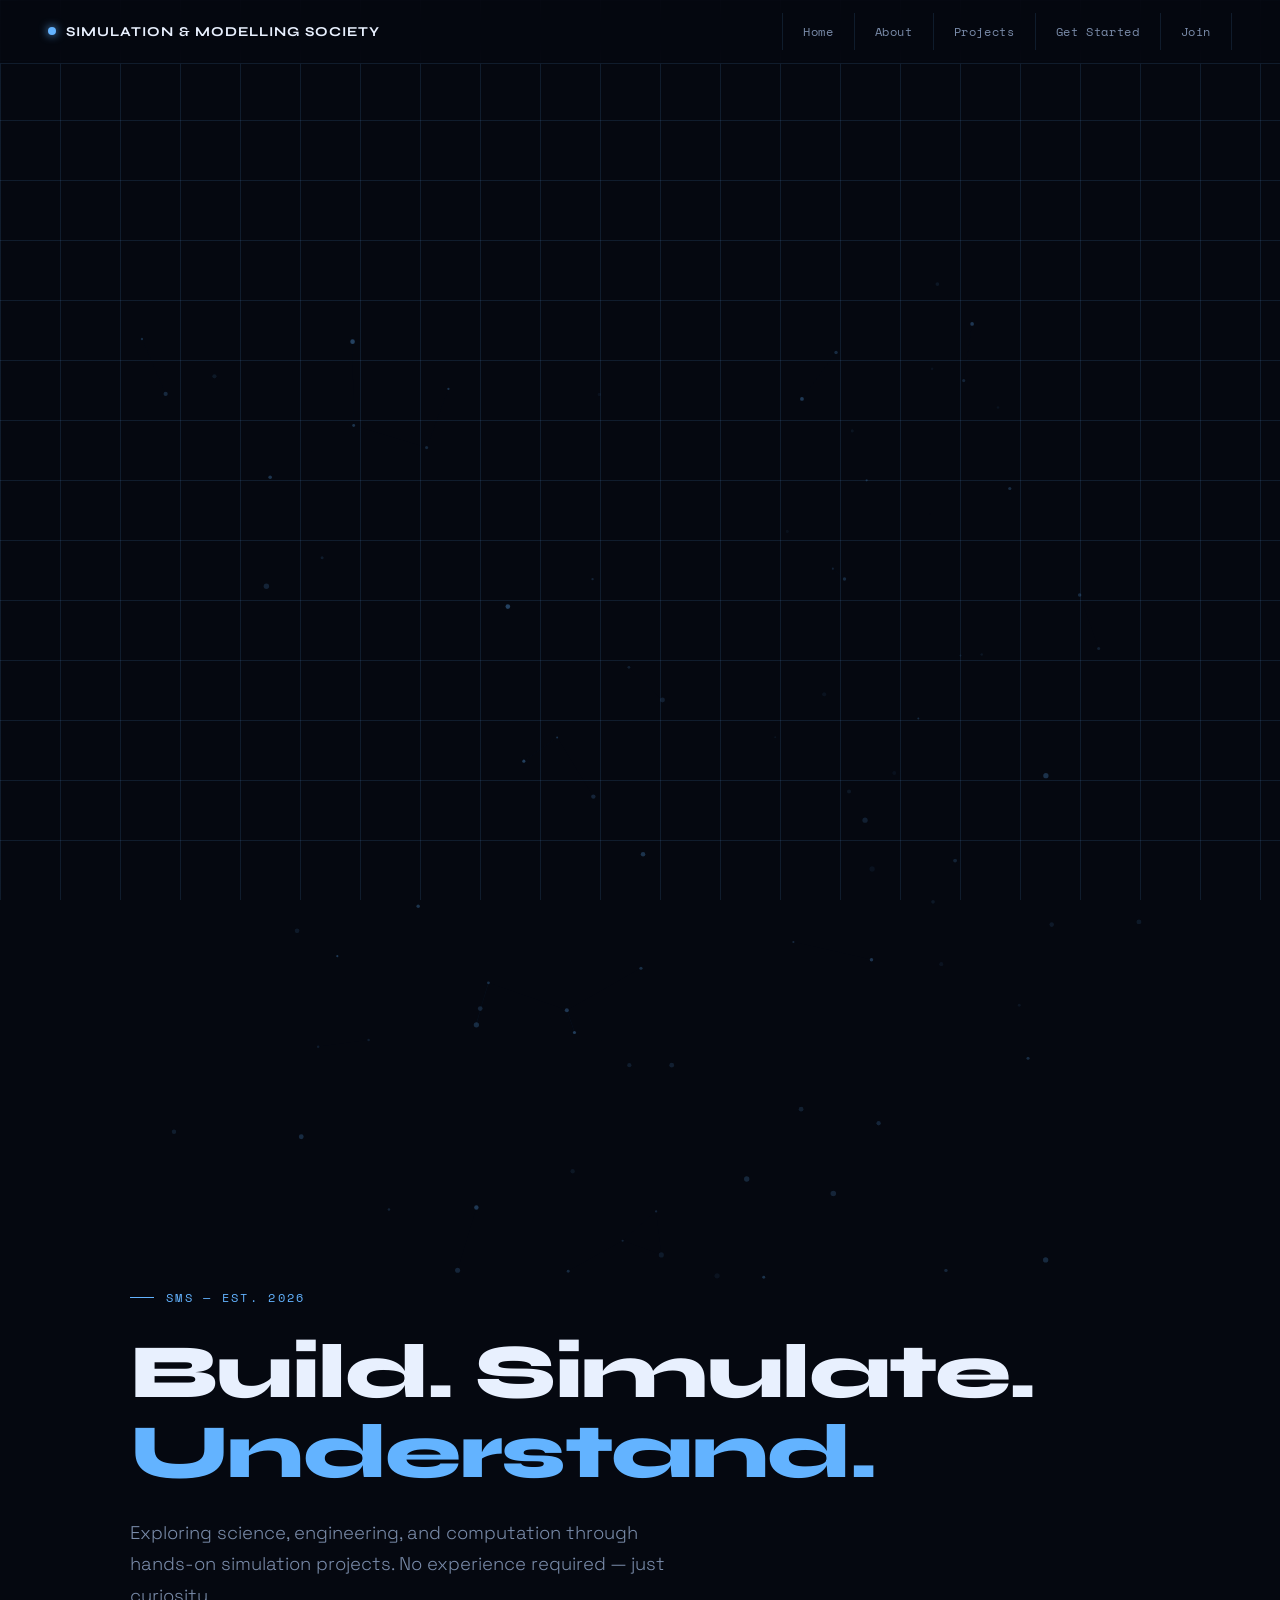
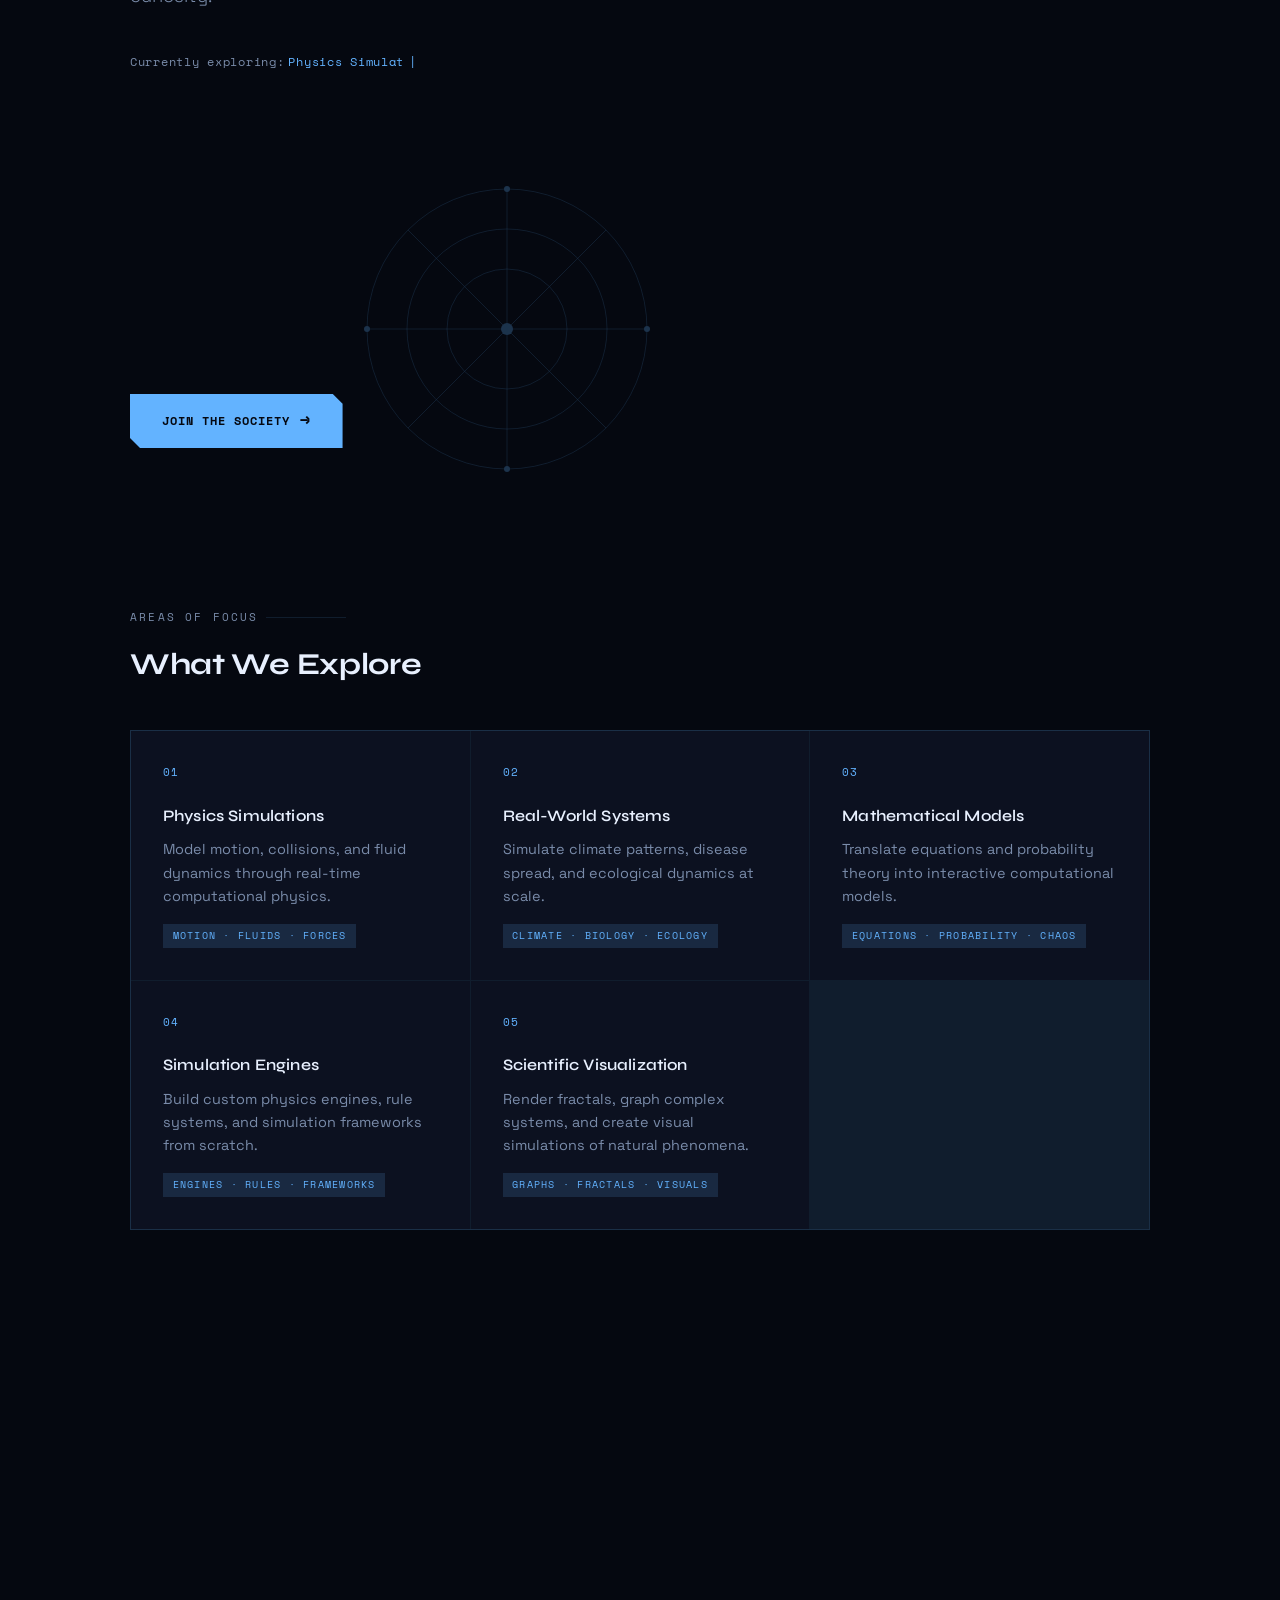
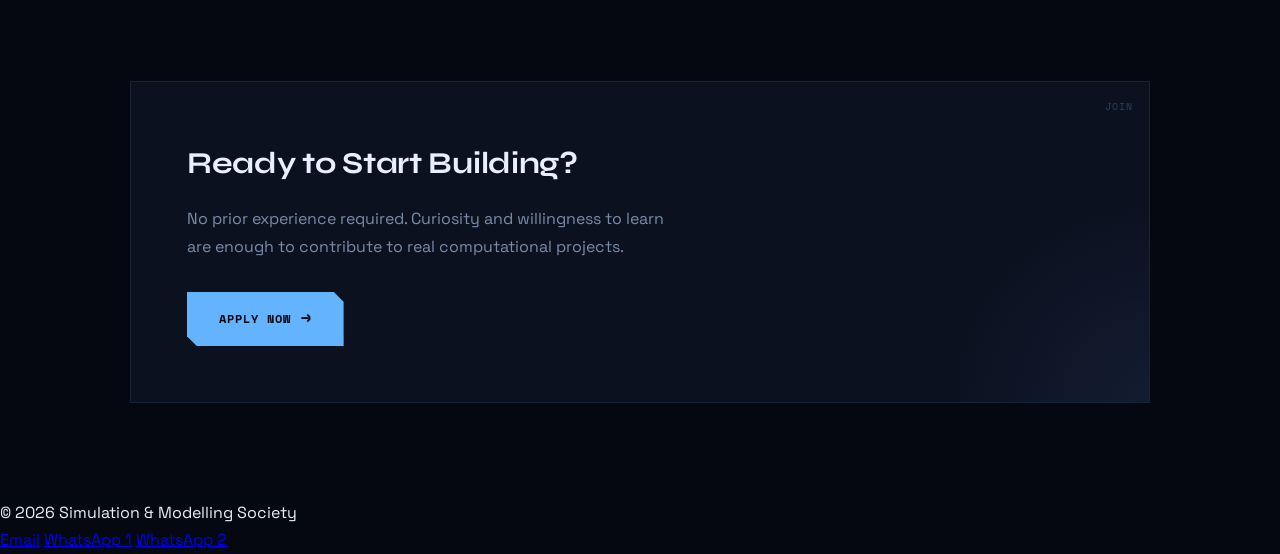
==== index.html @ 74e48819 "chore: rename resources.html to get-started.html and update all references" ====
<!DOCTYPE html>
<html lang="en">
<head>
<meta charset="UTF-8">
<title>Simulation & Modelling Society</title>
<meta name="viewport" content="width=device-width, initial-scale=1">
<meta property="og:title" content="Simulation & Modelling Society" />
<meta property="og:description" content="Exploring science, engineering, and computation through simulation projects." />
<meta property="og:type" content="website" />
<meta property="og:url" content="https://synapse-dot.github.io/" />
<link rel="icon" type="image/png" href="/images/logos/logo.png">
<link rel="stylesheet" href="/css/style.css">
</head>
<body>

<nav>
  <a href="/index.html" class="nav-logo">
    <span>Simulation &amp; Modelling Society</span>
  </a>
  <div class="nav-links">
    <a href="/index.html">Home</a>
    <a href="/about.html">About</a>
    <a href="/projects.html">Projects</a>
    <a href="/get-started.html">Get Started</a>
    <a href="/join.html">Join</a>
  </div>
</nav>

<main class="container">

  <section class="hero">
    <div class="hero-label">SMS — Est. 2026</div>
    <h1>
      Build. Simulate.
      <span>Understand.</span>
    </h1>
    <p>Exploring science, engineering, and computation through hands-on simulation projects. No experience required — just curiosity.</p>
    <a href="/join.html" class="btn">Join the Society</a>

    <!-- Decorative SVG -->
    <svg class="hero-deco" viewBox="0 0 320 320" fill="none" xmlns="http://www.w3.org/2000/svg" aria-hidden="true">
      <circle cx="160" cy="160" r="140" stroke="#63b3ff" stroke-width="0.5"/>
      <circle cx="160" cy="160" r="100" stroke="#63b3ff" stroke-width="0.5"/>
      <circle cx="160" cy="160" r="60" stroke="#63b3ff" stroke-width="0.5"/>
      <circle cx="160" cy="160" r="6" fill="#63b3ff"/>
      <line x1="20" y1="160" x2="300" y2="160" stroke="#63b3ff" stroke-width="0.5"/>
      <line x1="160" y1="20" x2="160" y2="300" stroke="#63b3ff" stroke-width="0.5"/>
      <line x1="61" y1="61" x2="259" y2="259" stroke="#63b3ff" stroke-width="0.5"/>
      <line x1="259" y1="61" x2="61" y2="259" stroke="#63b3ff" stroke-width="0.5"/>
      <circle cx="160" cy="20" r="3" fill="#63b3ff"/>
      <circle cx="300" cy="160" r="3" fill="#63b3ff"/>
      <circle cx="160" cy="300" r="3" fill="#63b3ff"/>
      <circle cx="20" cy="160" r="3" fill="#63b3ff"/>
    </svg>
  </section>

  <section>
    <div class="section-header">
      <div class="section-label">Areas of focus</div>
      <h2>What We Explore</h2>
    </div>
    <div class="card-grid">
      <div class="card">
        <span class="card-num">01</span>
        <h3>Physics Simulations</h3>
        <p>Model motion, collisions, and fluid dynamics through real-time computational physics.</p>
        <span class="card-tag">Motion · Fluids · Forces</span>
      </div>
      <div class="card">
        <span class="card-num">02</span>
        <h3>Real-World Systems</h3>
        <p>Simulate climate patterns, disease spread, and ecological dynamics at scale.</p>
        <span class="card-tag">Climate · Biology · Ecology</span>
      </div>
      <div class="card">
        <span class="card-num">03</span>
        <h3>Mathematical Models</h3>
        <p>Translate equations and probability theory into interactive computational models.</p>
        <span class="card-tag">Equations · Probability · Chaos</span>
      </div>
      <div class="card">
        <span class="card-num">04</span>
        <h3>Simulation Engines</h3>
        <p>Build custom physics engines, rule systems, and simulation frameworks from scratch.</p>
        <span class="card-tag">Engines · Rules · Frameworks</span>
      </div>
      <div class="card">
        <span class="card-num">05</span>
        <h3>Scientific Visualization</h3>
        <p>Render fractals, graph complex systems, and create visual simulations of natural phenomena.</p>
        <span class="card-tag">Graphs · Fractals · Visuals</span>
      </div>
    </div>
  </section>

  <section class="reveal-pending">
    <div class="section-header">
      <div class="section-label">About Us</div>
      <h2>Who We Are</h2>
    </div>
    <div class="status-card">
      <p>Founded at the University of Technology in 2024, our society is a collective of students dedicated to bridging the gap between theoretical models and real-world implementation. We currently support around 40 active members working on interdisciplinary computational projects.</p>
    </div>
  </section>

  <div class="cta-section">
    <span class="corner-mark">JOIN</span>
    <h2>Ready to Start Building?</h2>
    <p>No prior experience required. Curiosity and willingness to learn are enough to contribute to real computational projects.</p>
    <a href="/join.html" class="btn">Apply Now</a>
  </div>

</main>

<footer class="footer">
  <div class="footer-content">
    <p>&copy; 2026 Simulation & Modelling Society</p>
    <div class="footer-links">
      <a href="mailto:felixx.a.wayne32@gmail.com">Email</a>
      <a href="https://wa.me/94710638587" target="_blank" rel="noopener">WhatsApp 1</a>
      <a href="https://wa.me/94776526043" target="_blank" rel="noopener">WhatsApp 2</a>
    </div>
  </div>
</footer>

<script src="/main.js" defer></script>
</body>
</html>
---- css/style.css ----
@import url('https://fonts.googleapis.com/css2?family=Space+Grotesk:wght@300;400;500;600;700&family=Space+Mono:ital,wght@0,400;0,700;1,400&family=Syne:wght@400;600;700;800&display=swap');

:root {
  --bg: #050810;
  --surface: #0c1120;
  --surface-2: #111827;
  --border: rgba(99, 179, 255, 0.12);
  --border-bright: rgba(99, 179, 255, 0.3);
  --text: #e8f0fe;
  --muted: #7a8caa;
  --accent: #63b3ff;
  --accent-dim: rgba(99, 179, 255, 0.15);
  --accent-2: #a78bfa;
  --glow: rgba(99, 179, 255, 0.08);
  --font-display: 'Syne', sans-serif;
  --font-body: 'Space Grotesk', sans-serif;
  --font-mono: 'Space Mono', monospace;
}

*, *::before, *::after { box-sizing: border-box; margin: 0; padding: 0; }

html { scroll-behavior: smooth; }

body {
  background-color: var(--bg);
  color: var(--text);
  font-family: var(--font-body);
  font-size: 16px;
  line-height: 1.7;
  min-height: 100vh;
  overflow-x: hidden;
}

/* Subtle grid background */
body::before {
  content: '';
  position: fixed;
  inset: 0;
  background-image:
    linear-gradient(var(--border) 1px, transparent 1px),
    linear-gradient(90deg, var(--border) 1px, transparent 1px);
  background-size: 60px 60px;
  pointer-events: none;
  z-index: 0;
}

/* Nav */
nav {
  position: sticky;
  top: 0;
  z-index: 100;
  padding: 0 3rem;
  height: 64px;
  display: flex;
  align-items: center;
  justify-content: space-between;
  background: rgba(5, 8, 16, 0.85);
  backdrop-filter: blur(16px);
  border-bottom: 1px solid var(--border);
}

.nav-logo {
  font-family: var(--font-display);
  font-size: 0.85rem;
  font-weight: 700;
  letter-spacing: 0.08em;
  text-transform: uppercase;
  color: var(--text);
  text-decoration: none;
  display: flex;
  align-items: center;
  gap: 0.6rem;
}

.nav-logo::before {
  content: '';
  display: block;
  width: 8px;
  height: 8px;
  background: var(--accent);
  border-radius: 50%;
  box-shadow: 0 0 10px var(--accent);
  flex-shrink: 0;
}

.nav-links {
  display: flex;
  align-items: center;
  gap: 0;
}

.nav-links a {
  color: var(--muted);
  text-decoration: none;
  font-family: var(--font-mono);
  font-size: 0.78rem;
  letter-spacing: 0.05em;
  padding: 0.5rem 1.25rem;
  border-left: 1px solid var(--border);
  transition: color 0.2s, background 0.2s;
}

.nav-links a:last-child { border-right: 1px solid var(--border); }
.nav-links a:hover { color: var(--accent); background: var(--accent-dim); }
.nav-links a.active { color: var(--accent); }

/* Layout */
.container {
  position: relative;
  z-index: 1;
  max-width: 1100px;
  margin: 0 auto;
  padding: 0 2.5rem 6rem;
}

/* Hero */
.hero {
  padding: 7rem 0 5rem;
  position: relative;
}

.hero-label {
  font-family: var(--font-mono);
  font-size: 0.72rem;
  letter-spacing: 0.2em;
  text-transform: uppercase;
  color: var(--accent);
  margin-bottom: 1.5rem;
  display: flex;
  align-items: center;
  gap: 0.75rem;
}

.hero-label::before {
  content: '';
  display: block;
  width: 24px;
  height: 1px;
  background: var(--accent);
}

.hero h1 {
  font-family: var(--font-display);
  font-size: clamp(2.8rem, 6vw, 5rem);
  font-weight: 800;
  line-height: 1.05;
  color: var(--text);
  margin-bottom: 1.5rem;
  letter-spacing: -0.02em;
}

.hero h1 span {
  color: var(--accent);
  display: block;
}

.hero p {
  font-size: 1.15rem;
  color: var(--muted);
  max-width: 560px;
  margin-bottom: 2.5rem;
  font-weight: 300;
}

.hero-accent-text {
  font-family: var(--font-mono);
  font-size: 0.88rem;
  color: var(--accent);
  margin-bottom: 2.5rem;
  display: block;
}

/* Buttons */
.btn {
  display: inline-flex;
  align-items: center;
  gap: 0.6rem;
  padding: 0.85rem 2rem;
  background: var(--accent);
  color: #050810;
  text-decoration: none;
  font-family: var(--font-mono);
  font-size: 0.78rem;
  font-weight: 700;
  letter-spacing: 0.08em;
  text-transform: uppercase;
  border: none;
  cursor: pointer;
  clip-path: polygon(0 0, calc(100% - 10px) 0, 100% 10px, 100% 100%, 10px 100%, 0 calc(100% - 10px));
  transition: opacity 0.2s, transform 0.2s;
}

.btn:hover { opacity: 0.9; transform: translateY(-1px); }

.btn::after {
  content: '\2192';
  font-size: 1rem;
}

.btn-outline {
  background: transparent;
  color: var(--accent);
  border: 1px solid var(--border-bright);
  clip-path: polygon(0 0, calc(100% - 10px) 0, 100% 10px, 100% 100%, 10px 100%, 0 calc(100% - 10px));
}

.btn-outline:hover { background: var(--accent-dim); }

/* Section headers */
.section-header {
  margin-bottom: 2.5rem;
}

.section-label {
  font-family: var(--font-mono);
  font-size: 0.68rem;
  letter-spacing: 0.2em;
  text-transform: uppercase;
  color: var(--muted);
  margin-bottom: 0.75rem;
  display: flex;
  align-items: center;
  gap: 0.5rem;
}

.section-label::after {
  content: '';
  flex: 1;
  height: 1px;
  background: var(--border);
  max-width: 80px;
}

h2 {
  font-family: var(--font-display);
  font-size: 1.9rem;
  font-weight: 700;
  color: var(--text);
  letter-spacing: -0.01em;
}

h3 {
  font-family: var(--font-display);
  font-size: 1rem;
  font-weight: 600;
  color: var(--text);
  letter-spacing: 0.01em;
}

/* Cards */
.card-grid {
  display: grid;
  grid-template-columns: repeat(auto-fill, minmax(280px, 1fr));
  gap: 1px;
  background: var(--border);
  border: 1px solid var(--border);
}

.card {
  background: var(--surface);
  padding: 2rem;
  position: relative;
  transition: background 0.2s;
}

.card:hover { background: var(--surface-2); }

.card-num {
  font-family: var(--font-mono);
  font-size: 0.68rem;
  color: var(--accent);
  letter-spacing: 0.1em;
  margin-bottom: 1.25rem;
  display: block;
}

.card h3 { margin-bottom: 0.6rem; }

.card p {
  color: var(--muted);
  font-size: 0.9rem;
  line-height: 1.6;
}

.card-tag {
  display: inline-block;
  margin-top: 1rem;
  font-family: var(--font-mono);
  font-size: 0.65rem;
  letter-spacing: 0.12em;
  text-transform: uppercase;
  color: var(--accent);
  background: var(--accent-dim);
  padding: 0.2rem 0.6rem;
}

/* Status card */
.status-card {
  background: var(--surface);
  border: 1px solid var(--border);
  padding: 2.5rem;
  position: relative;
  overflow: hidden;
}

.status-card::before {
  content: '';
  position: absolute;
  left: 0;
  top: 0;
  bottom: 0;
  width: 3px;
  background: var(--accent);
}

.status-card p { color: var(--muted); line-height: 1.8; }

/* Section spacing */
section { margin-top: 5rem; }

/* Page title (non-hero pages) */
.page-title {
  padding: 5rem 0 3.5rem;
}

.page-title h1 {
  font-family: var(--font-display);
  font-size: clamp(2.2rem, 5vw, 3.5rem);
  font-weight: 800;
  line-height: 1.1;
  letter-spacing: -0.02em;
  color: var(--text);
  margin-bottom: 1rem;
}

.page-title p { color: var(--muted); font-size: 1.05rem; max-width: 560px; }

/* Resources video */
.video-wrap {
  position: relative;
  border: 1px solid var(--border);
  overflow: hidden;
}

.video-wrap::before {
  content: 'VIDEO';
  position: absolute;
  top: 1rem;
  left: 1rem;
  font-family: var(--font-mono);
  font-size: 0.65rem;
  letter-spacing: 0.15em;
  color: var(--accent);
  background: rgba(5,8,16,0.8);
  padding: 0.2rem 0.5rem;
  z-index: 2;
}

.video-wrap video { display: block; width: 100%; }

/* Why join grid */
.why-grid {
  display: grid;
  grid-template-columns: repeat(4, 1fr);
  gap: 1px;
  background: var(--border);
  border: 1px solid var(--border);
  margin-top: 2rem;
}

.why-card {
  background: var(--surface);
  padding: 2rem 1.5rem;
  transition: background 0.2s;
}

.why-card:hover { background: var(--surface-2); }

.why-icon {
  font-family: var(--font-mono);
  font-size: 1.4rem;
  color: var(--accent);
  margin-bottom: 1rem;
  display: block;
}

.why-card h3 {
  font-size: 0.9rem;
  font-weight: 700;
  letter-spacing: 0.05em;
  text-transform: uppercase;
  margin-bottom: 0.5rem;
}

.why-card p { color: var(--muted); font-size: 0.85rem; }

/* Resource link */
.resource-link {
  display: inline-flex;
  align-items: center;
  gap: 0.5rem;
  margin-top: 1.25rem;
  font-family: var(--font-mono);
  font-size: 0.72rem;
  letter-spacing: 0.06em;
  color: var(--accent);
  text-decoration: none;
  border-bottom: 1px solid rgba(99, 179, 255, 0.25);
  padding-bottom: 2px;
  transition: border-color 0.2s, gap 0.2s;
}

.resource-link:hover {
  border-color: var(--accent);
  gap: 0.75rem;
}

.resource-link-arrow {
  font-size: 0.85rem;
  transition: transform 0.2s;
}

.resource-link:hover .resource-link-arrow { transform: translate(2px, -2px); }
.cta-section {
  margin-top: 5rem;
  border: 1px solid var(--border);
  background: var(--surface);
  padding: 3.5rem;
  position: relative;
  overflow: hidden;
}

.cta-section::after {
  content: '';
  position: absolute;
  bottom: 0; right: 0;
  width: 200px; height: 200px;
  background: radial-gradient(circle at bottom right, rgba(99,179,255,0.07), transparent 70%);
  pointer-events: none;
}

.cta-section h2 { margin-bottom: 1rem; }
.cta-section p { color: var(--muted); max-width: 480px; margin-bottom: 2rem; }

/* Decorative corner */
.corner-mark {
  position: absolute;
  top: 1rem; right: 1rem;
  font-family: var(--font-mono);
  font-size: 0.6rem;
  color: var(--border-bright);
  letter-spacing: 0.1em;
}

/* Hero corner deco */
.hero-deco {
  position: absolute;
  right: 0;
  top: 4rem;
  width: 320px;
  height: 320px;
  opacity: 0.25;
  pointer-events: none;
}

/* ── Keyframes ───────────────────────────────────────────── */
@keyframes fadeUp {
  from { opacity: 0; transform: translateY(28px); }
  to   { opacity: 1; transform: translateY(0); }
}
@keyframes scanLine {
  0%   { top: -6px; opacity: 0; }
  8%   { opacity: 1; }
  92%  { opacity: 1; }
  100% { top: calc(100% + 6px); opacity: 0; }
}
@keyframes cursorBlink {
  0%, 100% { opacity: 1; }
  50%       { opacity: 0; }
}
@keyframes glitchA {
  0%   { clip-path: inset(0 0 95% 0);  transform: translate(-3px, 0); }
  20%  { clip-path: inset(30% 0 50% 0); transform: translate(3px, 0); }
  40%  { clip-path: inset(60% 0 20% 0); transform: translate(-2px, 0); }
  60%  { clip-path: inset(80% 0 5% 0);  transform: translate(2px, 0); }
  80%  { clip-path: inset(10% 0 75% 0); transform: translate(-1px, 0); }
  100% { clip-path: inset(0 0 95% 0);  transform: translate(0, 0); }
}
@keyframes glitchB {
  0%   { clip-path: inset(50% 0 30% 0); transform: translate(4px, 0); }
  25%  { clip-path: inset(10% 0 70% 0); transform: translate(-4px, 0); }
  50%  { clip-path: inset(75% 0 10% 0); transform: translate(2px, 0); }
  75%  { clip-path: inset(20% 0 60% 0); transform: translate(-2px, 0); }
  100% { clip-path: inset(50% 0 30% 0); transform: translate(0, 0); }
}

/* ── Hero load animation ─────────────────────────────────── */
.hero { animation: fadeUp 0.7s ease-out both; }

/* ── Glitch text effect ──────────────────────────────────── */
.glitch-text { position: relative; }

.glitch-text::before,
.glitch-text::after {
  content: attr(data-text);
  position: absolute;
  inset: 0;
  opacity: 0;
  pointer-events: none;
  font-family: inherit;
  font-size: inherit;
  font-weight: inherit;
  line-height: inherit;
  white-space: pre-wrap;
}

.glitch-text::before { color: #ff4ecd; }
.glitch-text::after  { color: var(--accent); }

.glitch-burst::before {
  opacity: 0.75;
  animation: glitchA 0.08s steps(1) 3;
}
.glitch-burst::after {
  opacity: 0.75;
  animation: glitchB 0.08s steps(1) 3;
}

/* ── Typewriter widget ───────────────────────────────────── */
.typewriter-wrap {
  display: flex;
  align-items: center;
  gap: 0.25rem;
  margin: 1rem 0 2rem;
  min-height: 1.4rem;
}

.typewriter-prefix {
  font-family: var(--font-mono);
  font-size: 0.75rem;
  color: var(--muted);
  letter-spacing: 0.06em;
  white-space: nowrap;
}

.typewriter-text {
  font-family: var(--font-mono);
  font-size: 0.75rem;
  color: var(--accent);
  letter-spacing: 0.06em;
}

.typewriter-cursor {
  font-family: var(--font-mono);
  font-size: 0.75rem;
  color: var(--accent);
  animation: cursorBlink 0.9s step-end infinite;
  margin-left: 1px;
}

/* ── Card cursor-glow ────────────────────────────────────── */
.card, .why-card {
  position: relative;
  overflow: hidden;
}

.card::after, .why-card::after {
  content: '';
  position: absolute;
  inset: 0;
  background: radial-gradient(
    circle 120px at var(--mx, 50%) var(--my, 50%),
    rgba(99, 179, 255, 0.09),
    transparent 70%
  );
  opacity: 0;
  transition: opacity 0.3s ease;
  pointer-events: none;
}

.card.card-lit::after, .why-card.card-lit::after { opacity: 1; }

/* Scan-line sweep on hover */
.card::before, .why-card::before {
  content: '';
  position: absolute;
  left: 0;
  right: 0;
  height: 1px;
  background: linear-gradient(90deg, transparent, rgba(99, 179, 255, 0.4), transparent);
  top: -6px;
  opacity: 0;
  pointer-events: none;
  z-index: 2;
  transition: none;
}

.card:hover::before, .why-card:hover::before {
  animation: scanLine 0.7s ease-in-out forwards;
}

/* ── Nav scroll behaviour ────────────────────────────────── */
nav {
  transition: height 0.3s ease, background 0.3s ease, transform 0.35s ease;
}

.nav-scrolled {
  height: 52px !important;
  background: rgba(5, 8, 16, 0.96) !important;
}

.nav-hidden { transform: translateY(-100%); }
.nav-visible { transform: translateY(0); }

/* ── Canvas particle layer ───────────────────────────────── */
.hero { isolation: isolate; }

.hero-canvas {
  position: absolute;
  inset: 0;
  width: 100%;
  height: 100%;
  pointer-events: none;
  z-index: 0;
  opacity: 0.9;
}

.hero > * { position: relative; z-index: 1; }

/* ── Scroll reveal ───────────────────────────────────────── */
.reveal-pending {
  opacity: 0;
  transform: translateY(20px);
  transition: opacity 0.55s ease, transform 0.55s ease;
}

.reveal-pending.revealed {
  opacity: 1;
  transform: translateY(0);
}

/* Stagger cards inside grids */
.card-grid .reveal-pending:nth-child(2) { transition-delay: 0.07s; }
.card-grid .reveal-pending:nth-child(3) { transition-delay: 0.14s; }
.card-grid .reveal-pending:nth-child(4) { transition-delay: 0.21s; }
.card-grid .reveal-pending:nth-child(5) { transition-delay: 0.28s; }
.card-grid .reveal-pending:nth-child(6) { transition-delay: 0.35s; }
.why-grid .reveal-pending:nth-child(2) { transition-delay: 0.07s; }
.why-grid .reveal-pending:nth-child(3) { transition-delay: 0.14s; }
.why-grid .reveal-pending:nth-child(4) { transition-delay: 0.21s; }

/* ── Hamburger button (hidden on desktop) ────────────────── */
.nav-hamburger {
  display: none;
  flex-direction: column;
  justify-content: center;
  gap: 5px;
  background: none;
  border: 1px solid var(--border);
  padding: 8px 10px;
  cursor: pointer;
  margin-left: auto;
  flex-shrink: 0;
}

.nav-hamburger span {
  display: block;
  width: 20px;
  height: 1.5px;
  background: var(--muted);
  transition: transform 0.25s, opacity 0.25s;
}

.nav-hamburger.is-open span:nth-child(1) { transform: translateY(6.5px) rotate(45deg); }
.nav-hamburger.is-open span:nth-child(2) { opacity: 0; }
.nav-hamburger.is-open span:nth-child(3) { transform: translateY(-6.5px) rotate(-45deg); }

/* ── Responsive — Tablet (≤900px) ────────────────────────── */
@media (max-width: 900px) {
  .container { max-width: 100%; }

  .hero h1 { font-size: clamp(2.2rem, 5.5vw, 3.5rem); }

  .card-grid { grid-template-columns: repeat(auto-fill, minmax(240px, 1fr)); }

  .why-grid { grid-template-columns: 1fr 1fr; }

  .cta-section { padding: 2.5rem; }
}

/* ── Responsive — Mobile (≤680px) ────────────────────────── */
@media (max-width: 680px) {
  /* Nav: show hamburger, hide links by default */
  nav {
    padding: 0 1.25rem;
    flex-wrap: wrap;
    height: auto;
    min-height: 56px;
    gap: 0;
  }

  .nav-logo { padding: 0.85rem 0; font-size: 0.78rem; }

  .nav-hamburger { display: flex; }

  .nav-links {
    display: none;
    width: 100%;
    flex-direction: column;
    border-top: 1px solid var(--border);
    background: rgba(5, 8, 16, 0.97);
    padding: 0.5rem 0 1rem;
  }

  .nav-links.nav-open { display: flex; }

  .nav-links a {
    border: none;
    border-bottom: 1px solid var(--border);
    padding: 0.85rem 1.25rem;
    font-size: 0.82rem;
    margin: 0;
  }

  .nav-links a:last-child { border-right: none; }

  /* Hero */
  .hero { padding: 3.5rem 0 3rem; }
  .hero h1 { font-size: clamp(2rem, 8vw, 2.8rem); }
  .hero p { font-size: 1rem; }
  .hero-deco { display: none; }

  /* Container */
  .container { padding: 0 1.1rem 4rem; }

  /* Sections */
  section { margin-top: 3.5rem; }

  /* Page title */
  .page-title { padding: 3rem 0 2.5rem; }
  .page-title h1 { font-size: clamp(2rem, 8vw, 2.8rem); }

  /* Card grid: single column on small screens */
  .card-grid { grid-template-columns: 1fr; }

  /* Why grid: 2 col on mobile still fits */
  .why-grid { grid-template-columns: 1fr 1fr; }

  /* CTA */
  .cta-section { padding: 2rem 1.5rem; }
  .cta-section h2 { font-size: 1.4rem; }

  /* Status card */
  .status-card { padding: 1.75rem 1.5rem; }

  /* Buttons */
  .btn { padding: 0.85rem 1.5rem; font-size: 0.72rem; }

  h2 { font-size: 1.5rem; }
}

/* ── Responsive — Small mobile (≤400px) ──────────────────── */
@media (max-width: 400px) {
  .why-grid { grid-template-columns: 1fr; }
  .hero h1 { font-size: 1.9rem; }
  .nav-logo { font-size: 0.72rem; }
}
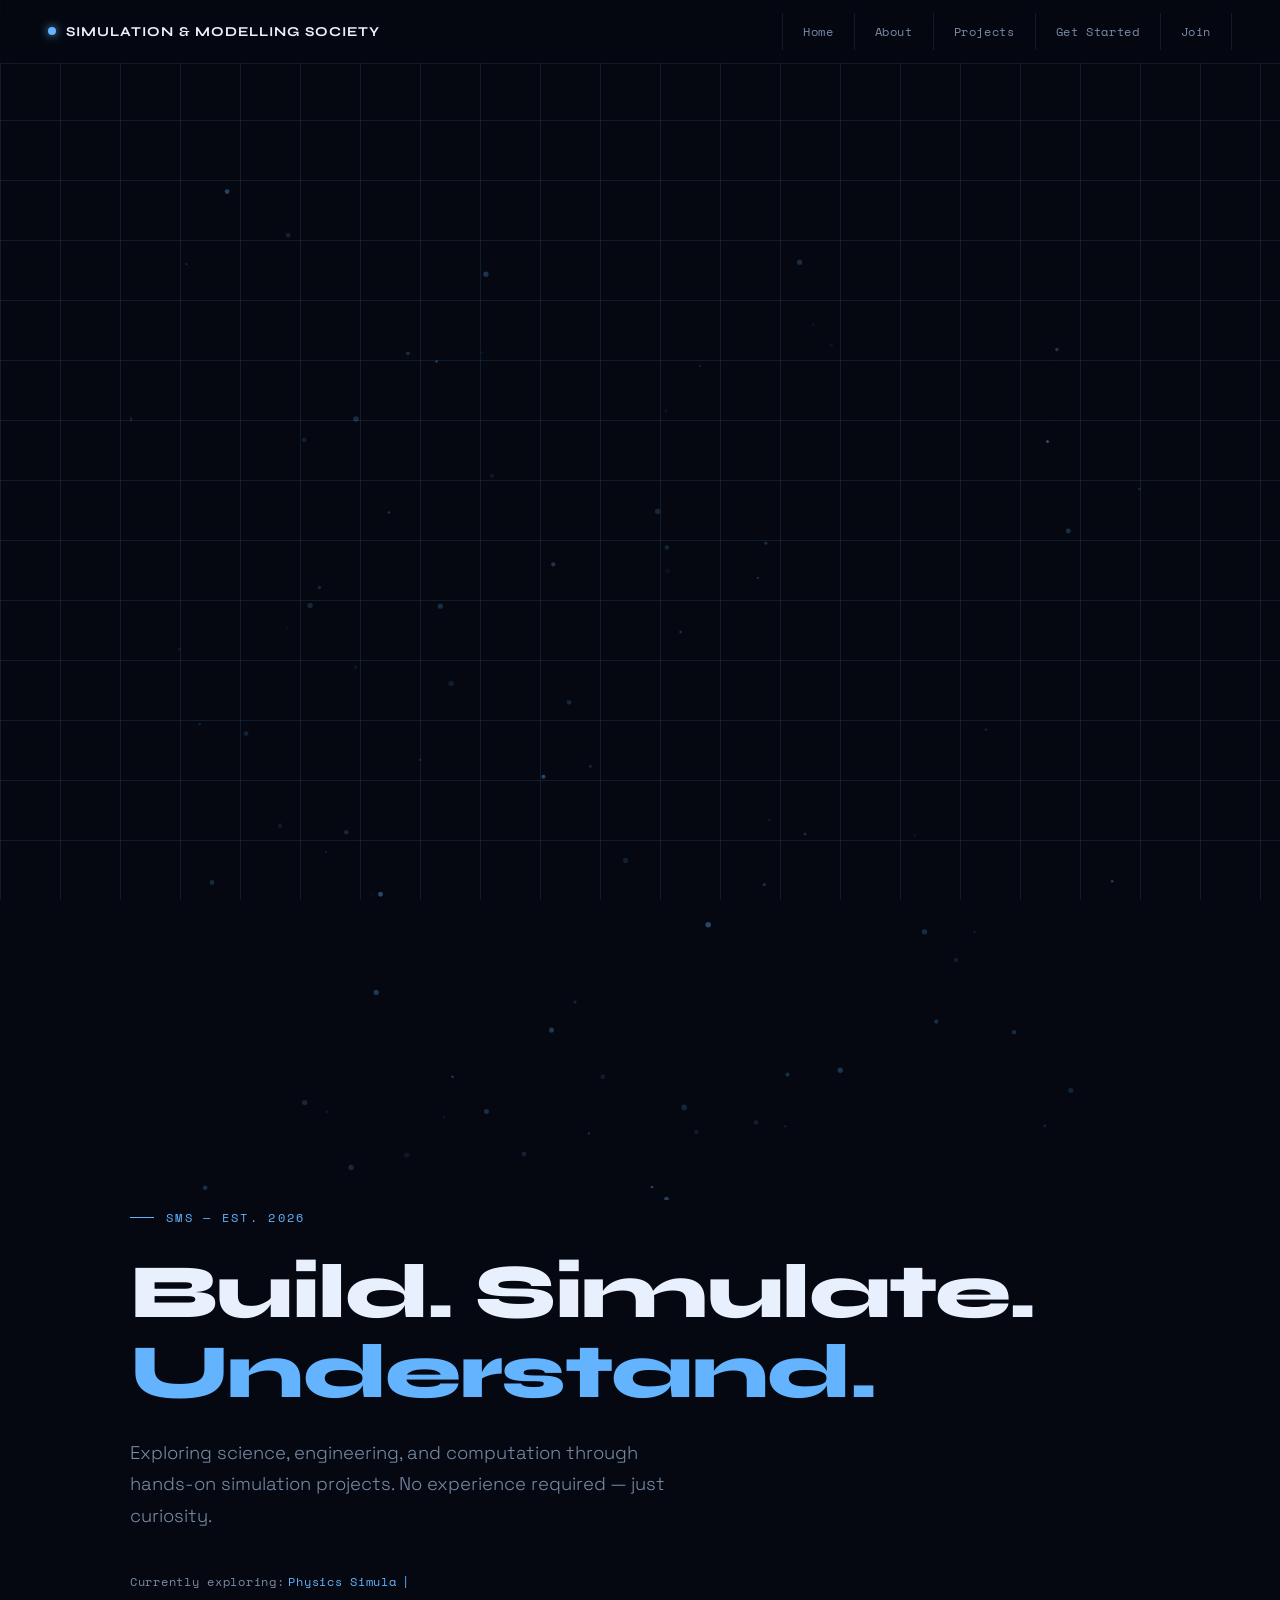
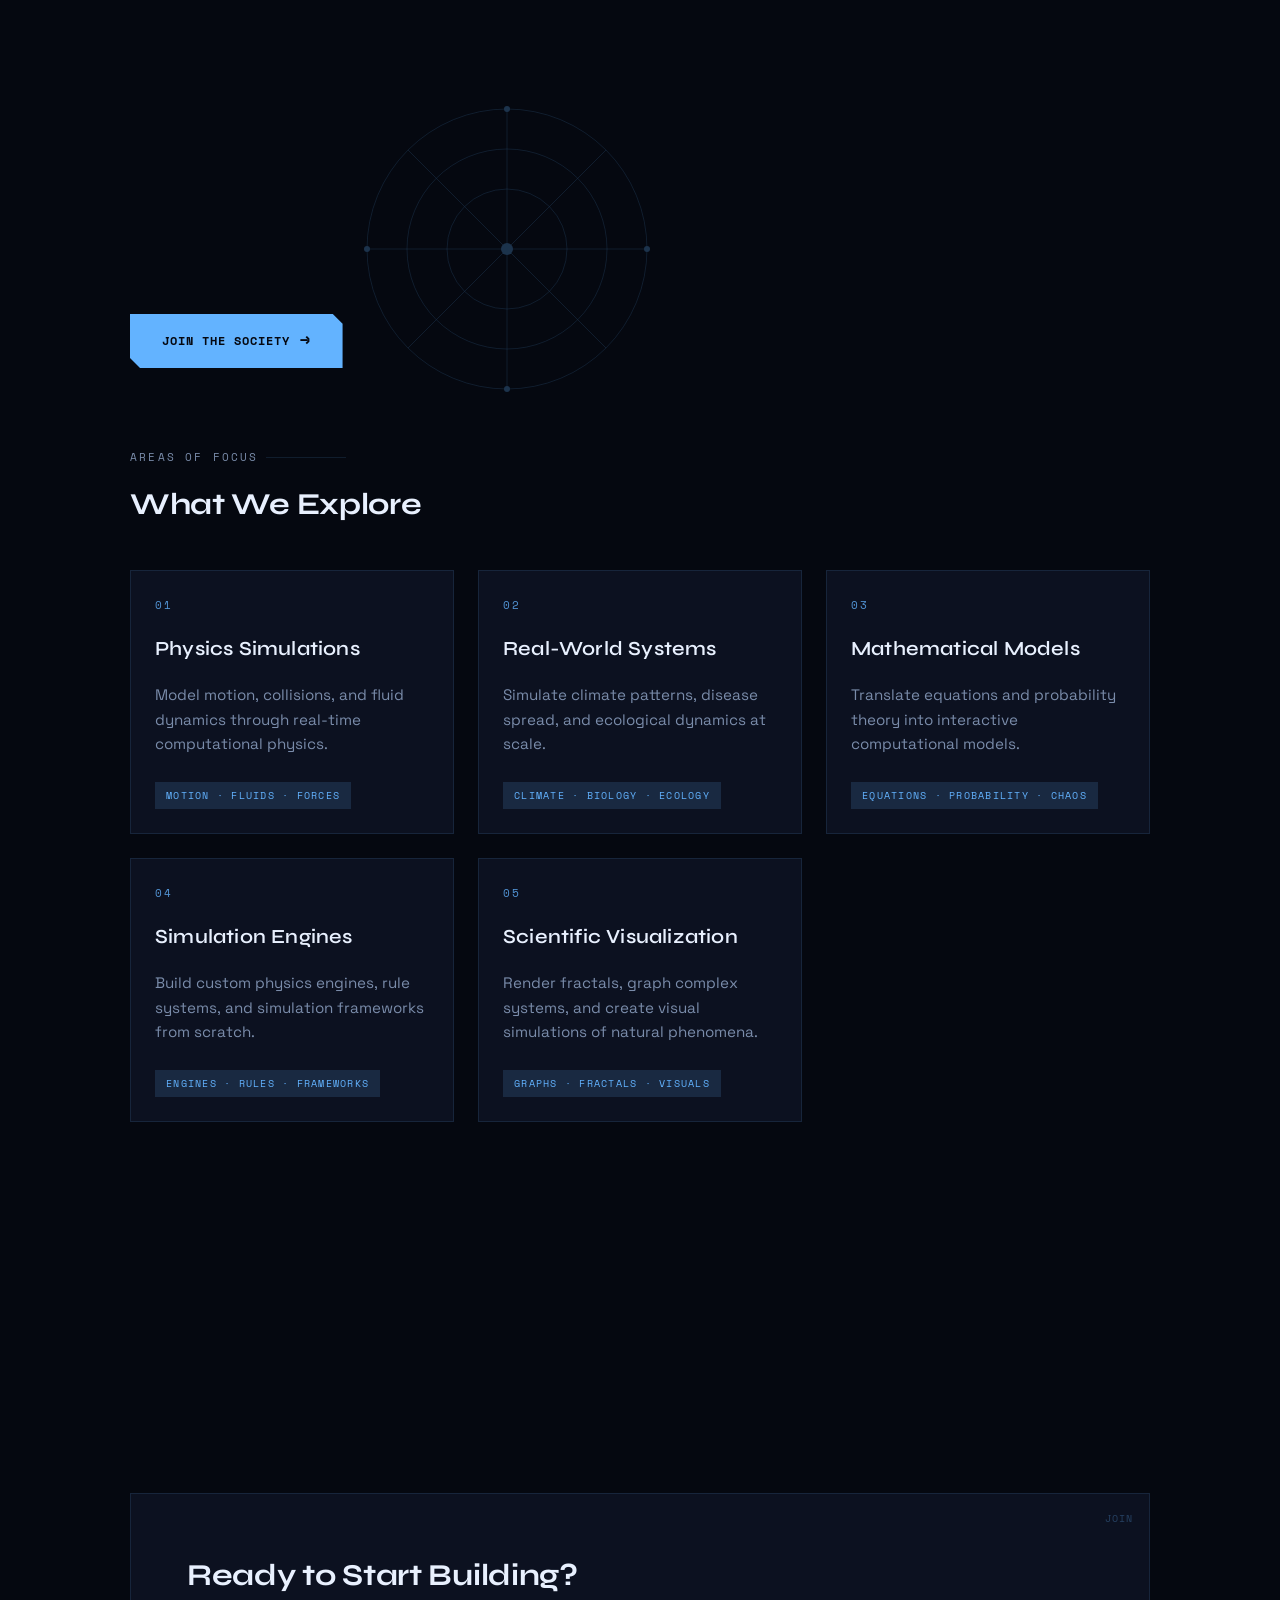
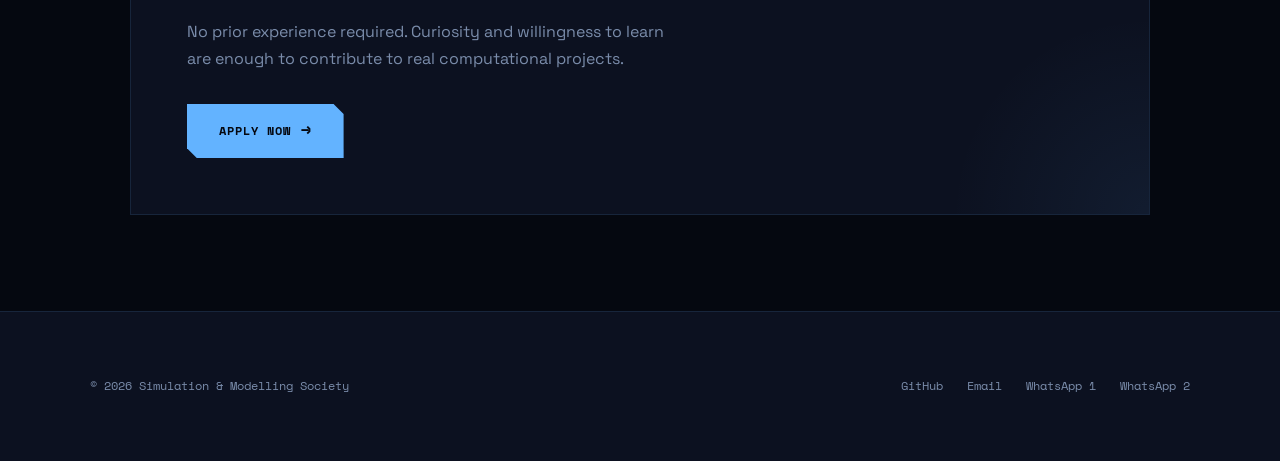
==== commit adb3e447: "feat: add GitHub link to footer of all pages" ====
--- a/index.html
+++ b/index.html
@@ -116,6 +116,7 @@
   <div class="footer-content">
     <p>&copy; 2026 Simulation & Modelling Society</p>
     <div class="footer-links">
+      <a href="https://github.com/mcsms-org" target="_blank" rel="noopener">GitHub</a>
       <a href="mailto:felixx.a.wayne32@gmail.com">Email</a>
       <a href="https://wa.me/94710638587" target="_blank" rel="noopener">WhatsApp 1</a>
       <a href="https://wa.me/94776526043" target="_blank" rel="noopener">WhatsApp 2</a>
--- a/css/style.css
+++ b/css/style.css
@@ -247,51 +247,67 @@
   letter-spacing: 0.01em;
 }
 
-/* Cards */
+/* Card Grid */
 .card-grid {
   display: grid;
-  grid-template-columns: repeat(auto-fill, minmax(280px, 1fr));
-  gap: 1px;
-  background: var(--border);
-  border: 1px solid var(--border);
+  grid-template-columns: repeat(auto-fit, minmax(260px, 1fr));
+  gap: 1.5rem;
+  background: transparent;
+  border: none;
 }
 
 .card {
   background: var(--surface);
-  padding: 2rem;
+  padding: 1.5rem;
   position: relative;
-  transition: background 0.2s;
-}
-
-.card:hover { background: var(--surface-2); }
+  transition: all 0.3s ease;
+  border: 1px solid var(--border);
+  display: flex;
+  flex-direction: column;
+  gap: 0.6rem;
+}
+
+.card:hover { 
+  background: var(--surface-2); 
+  border-color: var(--accent);
+  transform: translateY(-5px);
+  box-shadow: 0 10px 20px rgba(0,0,0,0.2);
+}
 
 .card-num {
   font-family: var(--font-mono);
-  font-size: 0.68rem;
-  color: var(--accent);
-  letter-spacing: 0.1em;
-  margin-bottom: 1.25rem;
+  font-size: 0.7rem;
+  color: var(--accent);
+  letter-spacing: 0.15em;
+  margin-bottom: 0.5rem;
   display: block;
-}
-
-.card h3 { margin-bottom: 0.6rem; }
+  opacity: 0.8;
+}
+
+.card h3 { 
+  margin-bottom: 0.5rem; 
+  font-family: var(--font-display);
+  font-size: 1.25rem;
+}
 
 .card p {
   color: var(--muted);
-  font-size: 0.9rem;
+  font-size: 0.95rem;
   line-height: 1.6;
+  margin-bottom: 1rem;
+  flex-grow: 1;
 }
 
 .card-tag {
   display: inline-block;
-  margin-top: 1rem;
   font-family: var(--font-mono);
   font-size: 0.65rem;
   letter-spacing: 0.12em;
   text-transform: uppercase;
   color: var(--accent);
   background: var(--accent-dim);
-  padding: 0.2rem 0.6rem;
+  padding: 0.3rem 0.7rem;
+  align-self: flex-start;
 }
 
 /* Status card */
@@ -315,12 +331,90 @@
 
 .status-card p { color: var(--muted); line-height: 1.8; }
 
-/* Section spacing */
-section { margin-top: 5rem; }
-
-/* Page title (non-hero pages) */
-.page-title {
-  padding: 5rem 0 3.5rem;
+/* Footer */
+.footer {
+  padding: 4rem 3rem;
+  border-top: 1px solid var(--border);
+  background: var(--surface);
+  color: var(--muted);
+  font-family: var(--font-mono);
+  font-size: 0.75rem;
+}
+
+.footer-content {
+  display: flex;
+  justify-content: space-between;
+  align-items: center;
+  max-width: 1100px;
+  margin: 0 auto;
+}
+
+.footer-links {
+  display: flex;
+  gap: 1.5rem;
+}
+
+.footer-links a {
+  color: var(--muted);
+  text-decoration: none;
+  transition: color 0.2s;
+}
+
+.footer-links a:hover { color: var(--accent); }
+
+@media (max-width: 680px) {
+  .footer-content { flex-direction: column; gap: 2rem; text-align: center; }
+}
+
+
+/* TOC Sidebar */
+.toc-container { position: relative; display: flex; gap: 4rem; }
+.toc-sidebar {
+  width: 260px;
+  flex-shrink: 0;
+  position: sticky;
+  top: 120px;
+  height: calc(100vh - 200px);
+}
+.toc-sidebar h4 {
+  font-family: var(--font-mono);
+  font-size: 0.65rem;
+  text-transform: uppercase;
+  letter-spacing: 0.15em;
+  color: var(--muted);
+  margin-bottom: 1.5rem;
+}
+.toc-list { list-style: none; border-left: 1px solid var(--border); }
+.toc-item { margin: 0.75rem 0; }
+.toc-link {
+  display: block;
+  font-family: var(--font-body);
+  font-size: 0.9rem;
+  color: var(--muted);
+  text-decoration: none;
+  padding: 0.25rem 0 0.25rem 1rem;
+  border-left: 2px solid transparent;
+  transition: all 0.2s;
+}
+.toc-link:hover { color: var(--accent); }
+.toc-link.active {
+  color: var(--accent);
+  border-left-color: var(--accent);
+  font-weight: 500;
+}
+
+.mobile-toc { 
+  display: none; margin-bottom: 2rem; border: 1px solid var(--border); 
+  background: var(--surface); padding: 1.25rem; 
+}
+.mobile-toc select {
+  width: 100%; background: var(--bg); color: var(--text); border: 1px solid var(--border);
+  padding: 0.5rem; font-family: var(--font-mono); font-size: 0.8rem;
+}
+
+@media (max-width: 1024px) {
+  .toc-sidebar { display: none; }
+  .mobile-toc { display: block; }
 }
 
 .page-title h1 {
@@ -335,28 +429,75 @@
 
 .page-title p { color: var(--muted); font-size: 1.05rem; max-width: 560px; }
 
-/* Resources video */
-.video-wrap {
-  position: relative;
+/* Stepper Styles */
+#stepper {
+  min-height: 400px;
+  margin-bottom: 2rem;
+}
+
+.step {
+  display: none;
+  padding: 3rem;
   border: 1px solid var(--border);
-  overflow: hidden;
-}
-
-.video-wrap::before {
-  content: 'VIDEO';
-  position: absolute;
-  top: 1rem;
-  left: 1rem;
-  font-family: var(--font-mono);
-  font-size: 0.65rem;
-  letter-spacing: 0.15em;
-  color: var(--accent);
-  background: rgba(5,8,16,0.8);
-  padding: 0.2rem 0.5rem;
-  z-index: 2;
-}
-
-.video-wrap video { display: block; width: 100%; }
+  background: var(--surface);
+  border-radius: 12px;
+  animation: fadeUp 0.5s ease-out;
+}
+
+.step.active {
+  display: block;
+}
+
+.step h3 {
+  font-size: 1.5rem;
+  margin-bottom: 1.5rem;
+  color: var(--accent);
+}
+
+.step p { margin-bottom: 1rem; color: var(--text); }
+.step ul, .step ol { margin-left: 1.5rem; margin-bottom: 1rem; color: var(--muted); }
+.step code { 
+  background: var(--bg); padding: 0.2rem 0.4rem; border-radius: 4px;
+  color: var(--accent); font-family: var(--font-mono); 
+}
+.step pre {
+  background: var(--bg); padding: 1.5rem; border-radius: 8px;
+  overflow-x: auto; margin: 1rem 0; border: 1px solid var(--border);
+}
+
+.step-controls {
+  display: flex;
+  justify-content: space-between;
+  align-items: center;
+  padding: 1.5rem;
+  border: 1px solid var(--border);
+  background: var(--surface);
+  border-radius: 12px;
+}
+
+.step-controls button {
+  background: var(--accent);
+  color: #050810;
+  border: none;
+  padding: 0.8rem 1.5rem;
+  cursor: pointer;
+  font-family: var(--font-mono);
+  font-weight: 700;
+  text-transform: uppercase;
+  letter-spacing: 0.1em;
+  font-size: 0.75rem;
+  transition: opacity 0.2s;
+}
+
+.step-controls button:hover:not(:disabled) { opacity: 0.8; }
+.step-controls button:disabled { opacity: 0.3; cursor: not-allowed; }
+
+#stepIndicator {
+  font-family: var(--font-mono);
+  font-size: 0.8rem;
+  color: var(--muted);
+  font-weight: 600;
+}
 
 /* Why join grid */
 .why-grid {
@@ -760,8 +901,38 @@
 }
 
 /* ── Responsive — Small mobile (≤400px) ──────────────────── */
-@media (max-width: 400px) {
-  .why-grid { grid-template-columns: 1fr; }
-  .hero h1 { font-size: 1.9rem; }
-  .nav-logo { font-size: 0.72rem; }
-}
+/* Tutorial/Wiki Pagination Styles */
+.toc-content section {
+  display: none;
+  animation: fadeUp 0.4s ease-out;
+}
+
+.toc-content section.active {
+  display: block;
+}
+
+.tutorial-nav {
+  display: flex;
+  justify-content: space-between;
+  align-items: center;
+  margin-top: 4rem;
+  padding-top: 2rem;
+  border-top: 1px solid var(--border);
+}
+
+.tutorial-nav .btn-prev {
+  background: transparent;
+  color: var(--muted);
+  border: 1px solid var(--border);
+}
+
+.tutorial-nav .btn-prev:hover {
+  background: var(--accent-dim);
+  color: var(--accent);
+}
+
+.toc-sidebar .toc-link.active {
+  background: var(--accent-dim);
+  border-radius: 4px;
+}
+
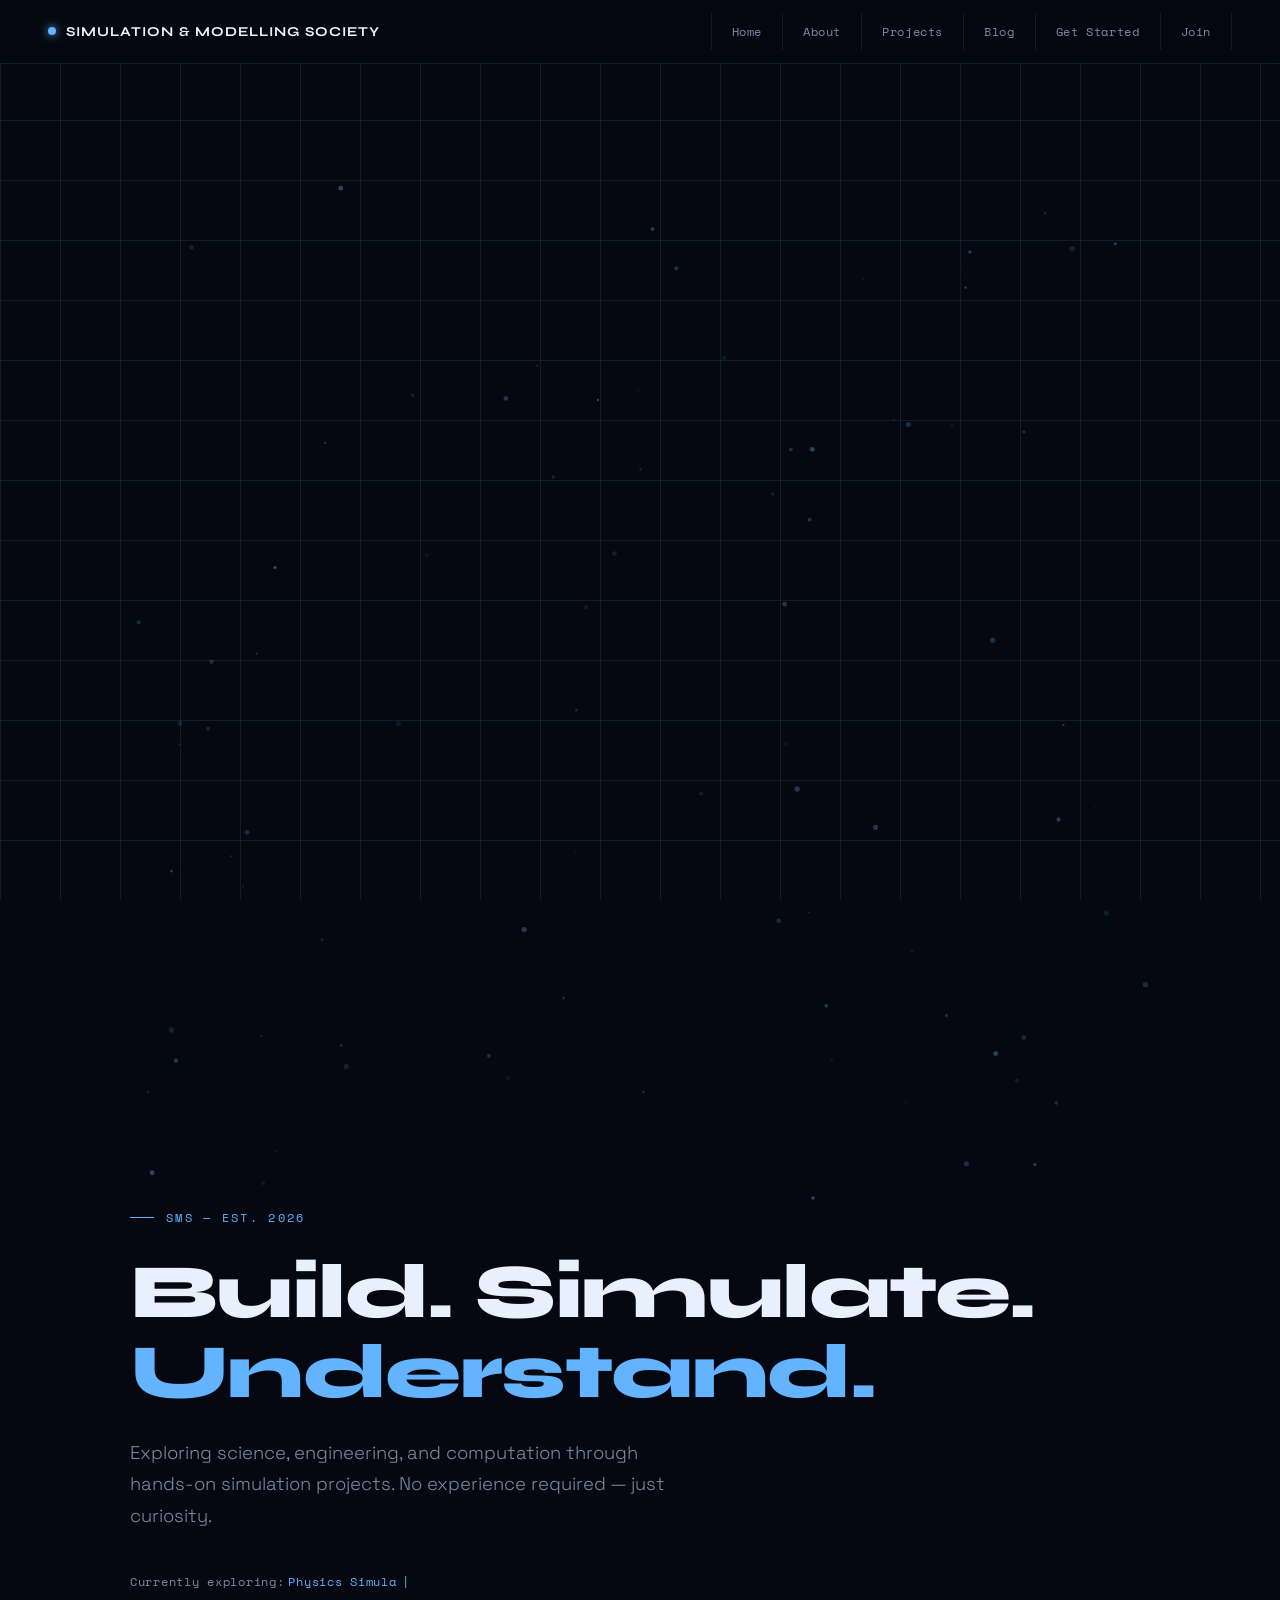
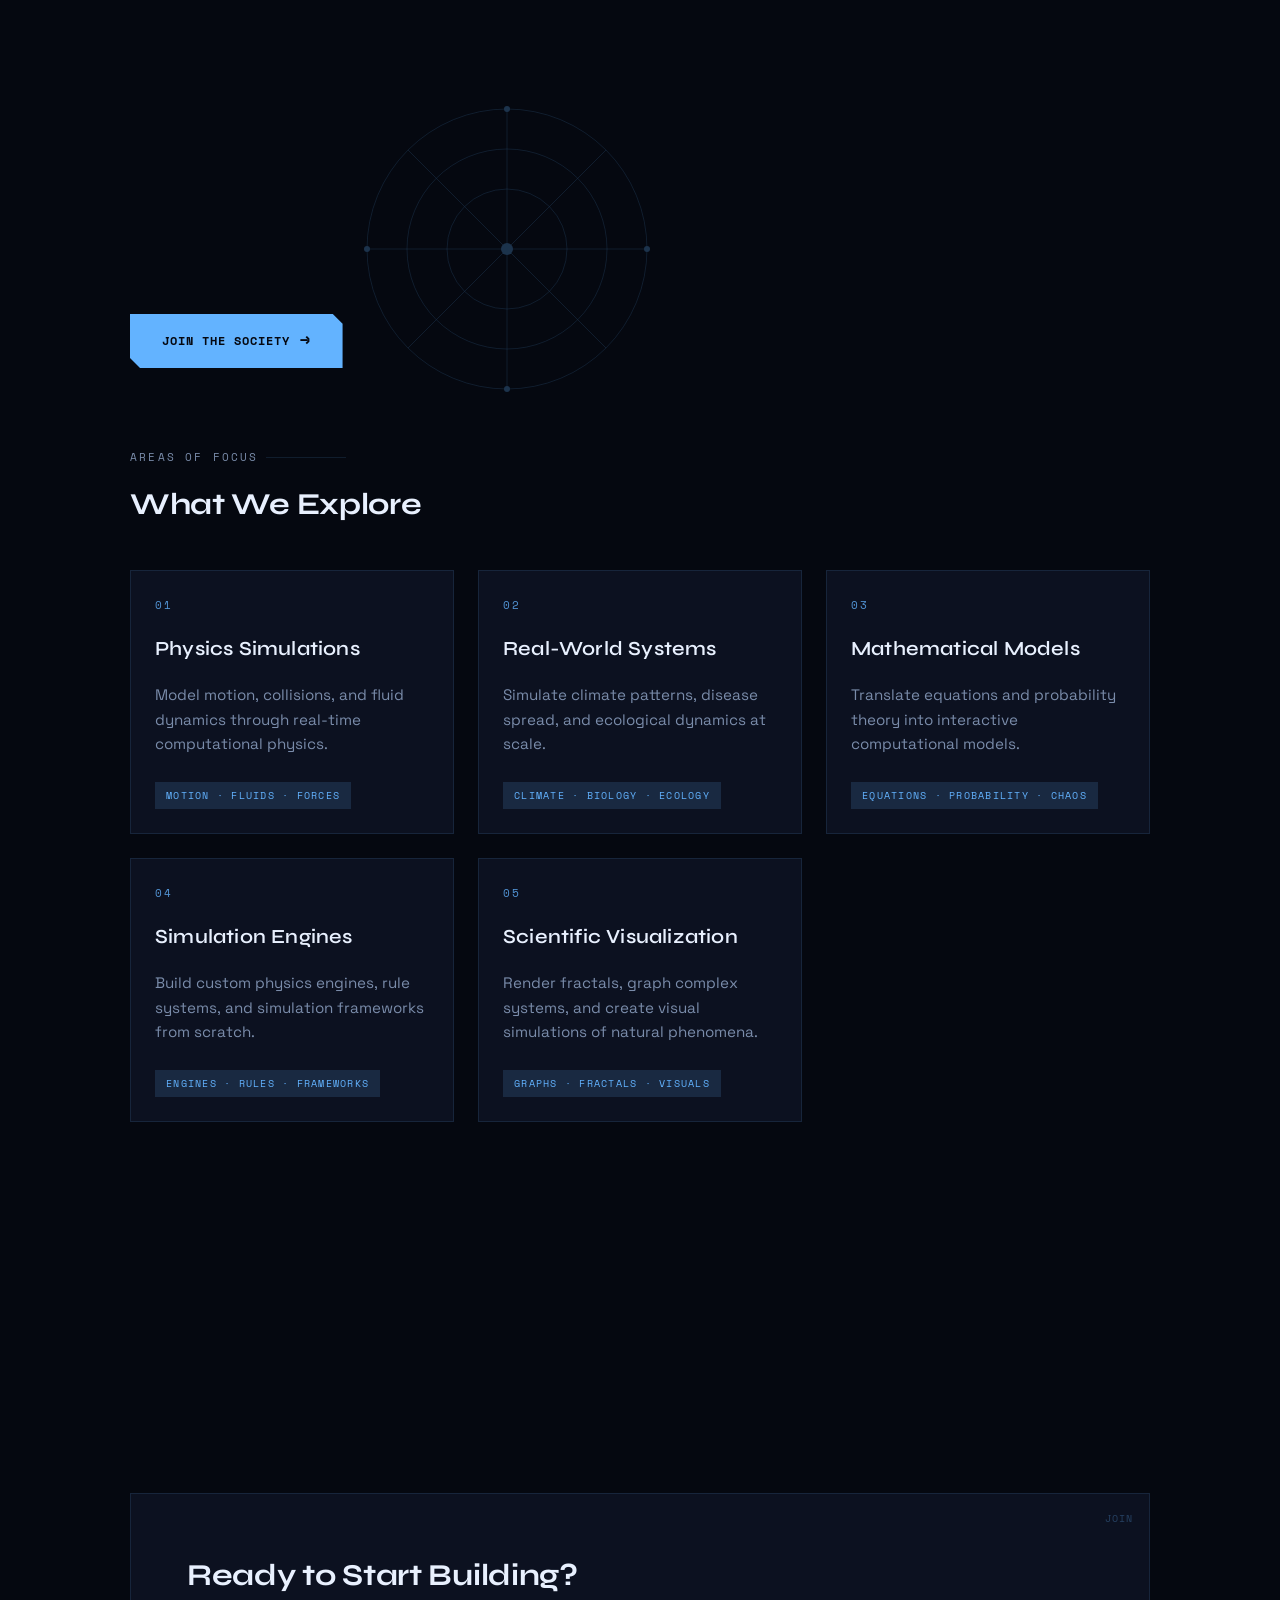
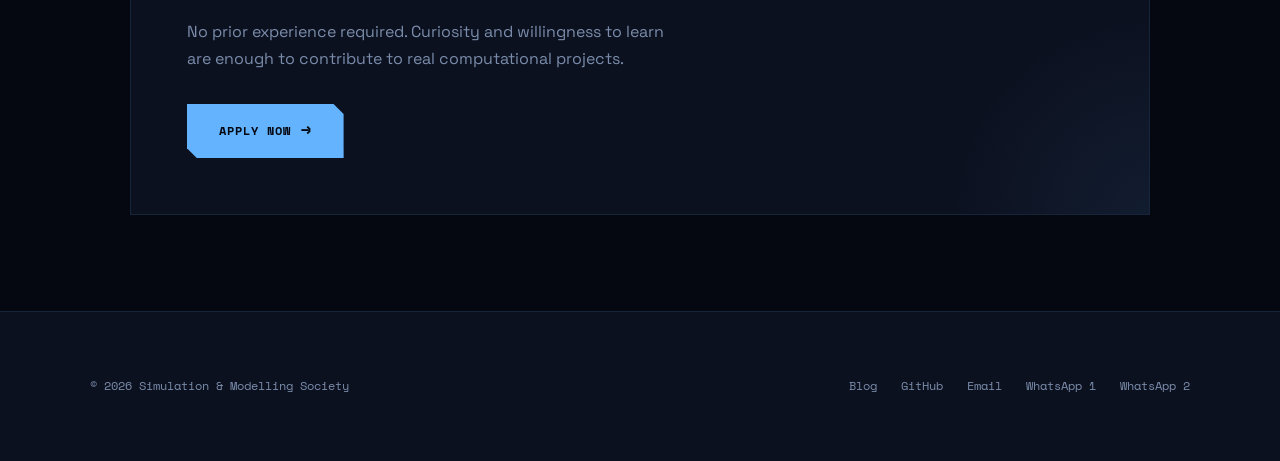
==== commit 4ce4ca07: "feat: add blog link to navigation and footer across all pages" ====
--- a/index.html
+++ b/index.html
@@ -21,6 +21,7 @@
     <a href="/index.html">Home</a>
     <a href="/about.html">About</a>
     <a href="/projects.html">Projects</a>
+    <a href="https://mcsms-org.blogspot.com/" target="_blank" rel="noopener">Blog</a>
     <a href="/get-started.html">Get Started</a>
     <a href="/join.html">Join</a>
   </div>
@@ -116,6 +117,7 @@
   <div class="footer-content">
     <p>&copy; 2026 Simulation & Modelling Society</p>
     <div class="footer-links">
+      <a href="https://mcsms-org.blogspot.com/" target="_blank" rel="noopener">Blog</a>
       <a href="https://github.com/mcsms-org" target="_blank" rel="noopener">GitHub</a>
       <a href="mailto:felixx.a.wayne32@gmail.com">Email</a>
       <a href="https://wa.me/94710638587" target="_blank" rel="noopener">WhatsApp 1</a>
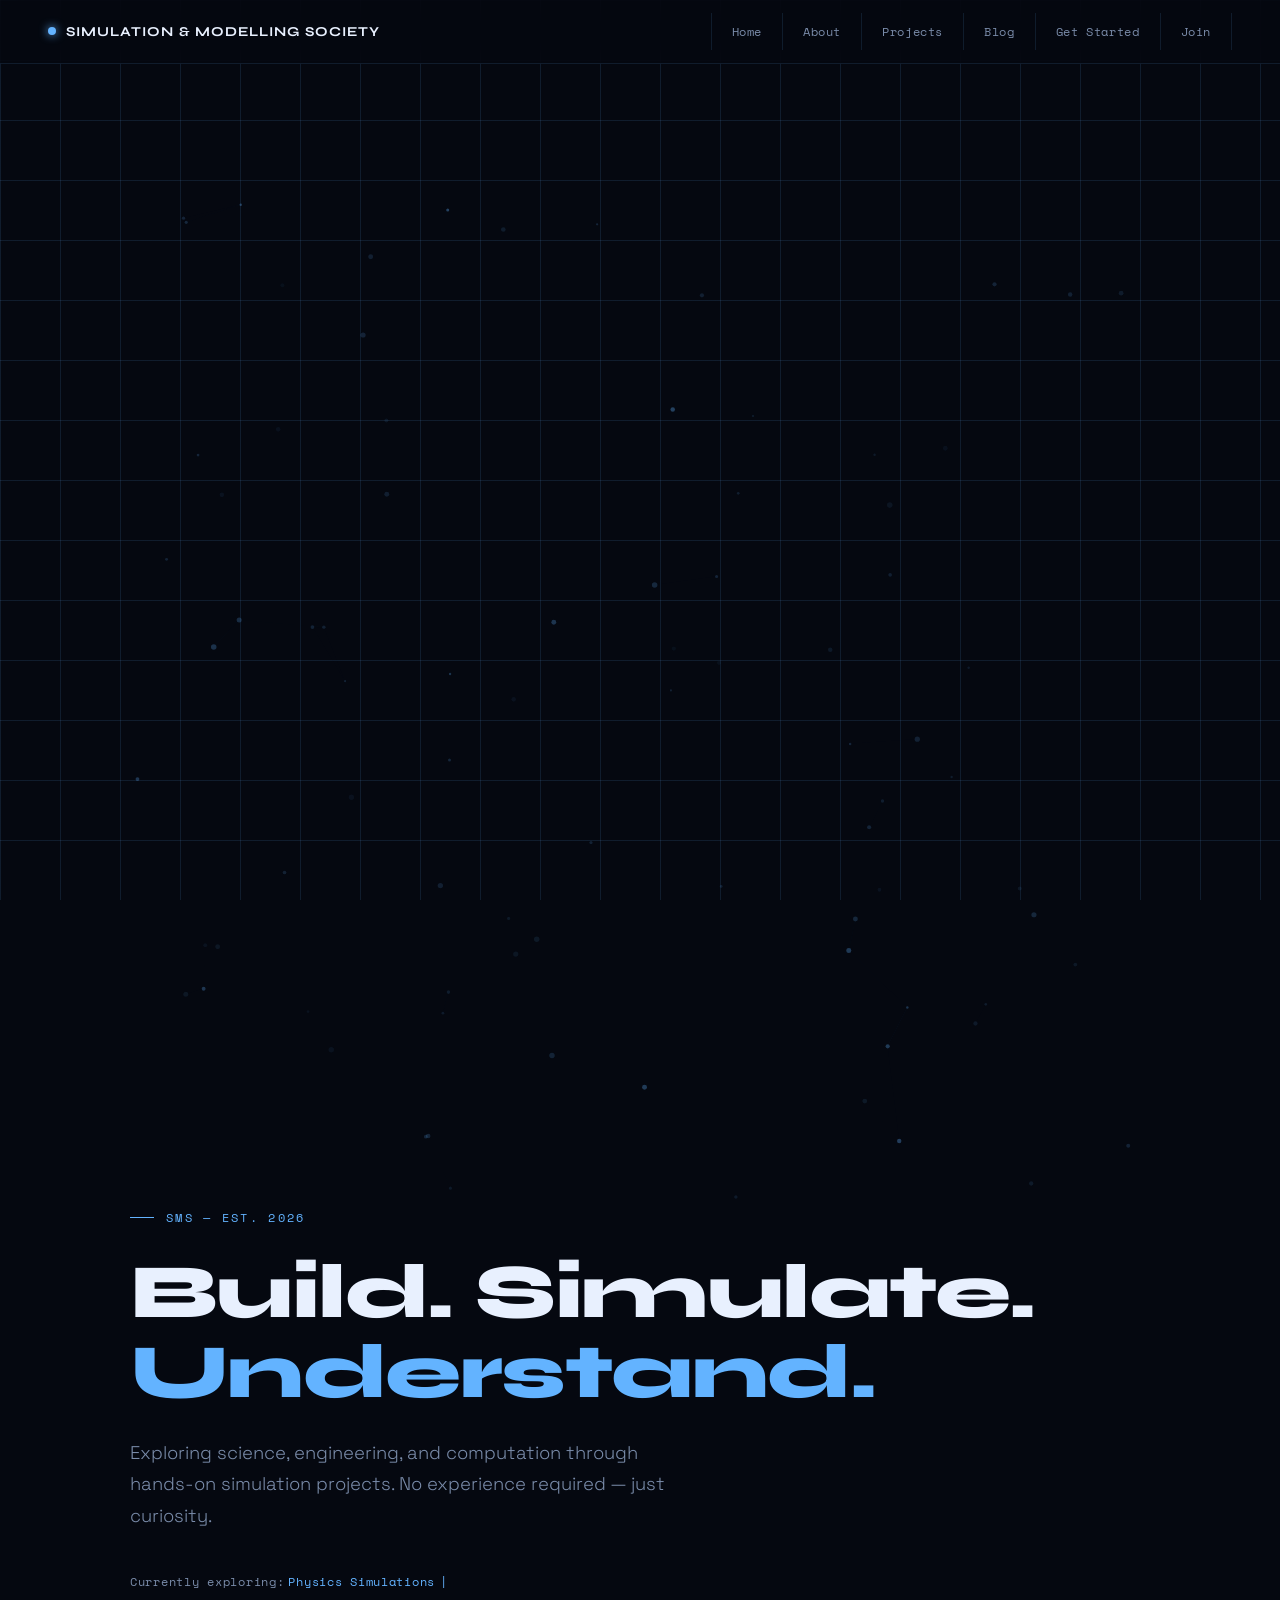
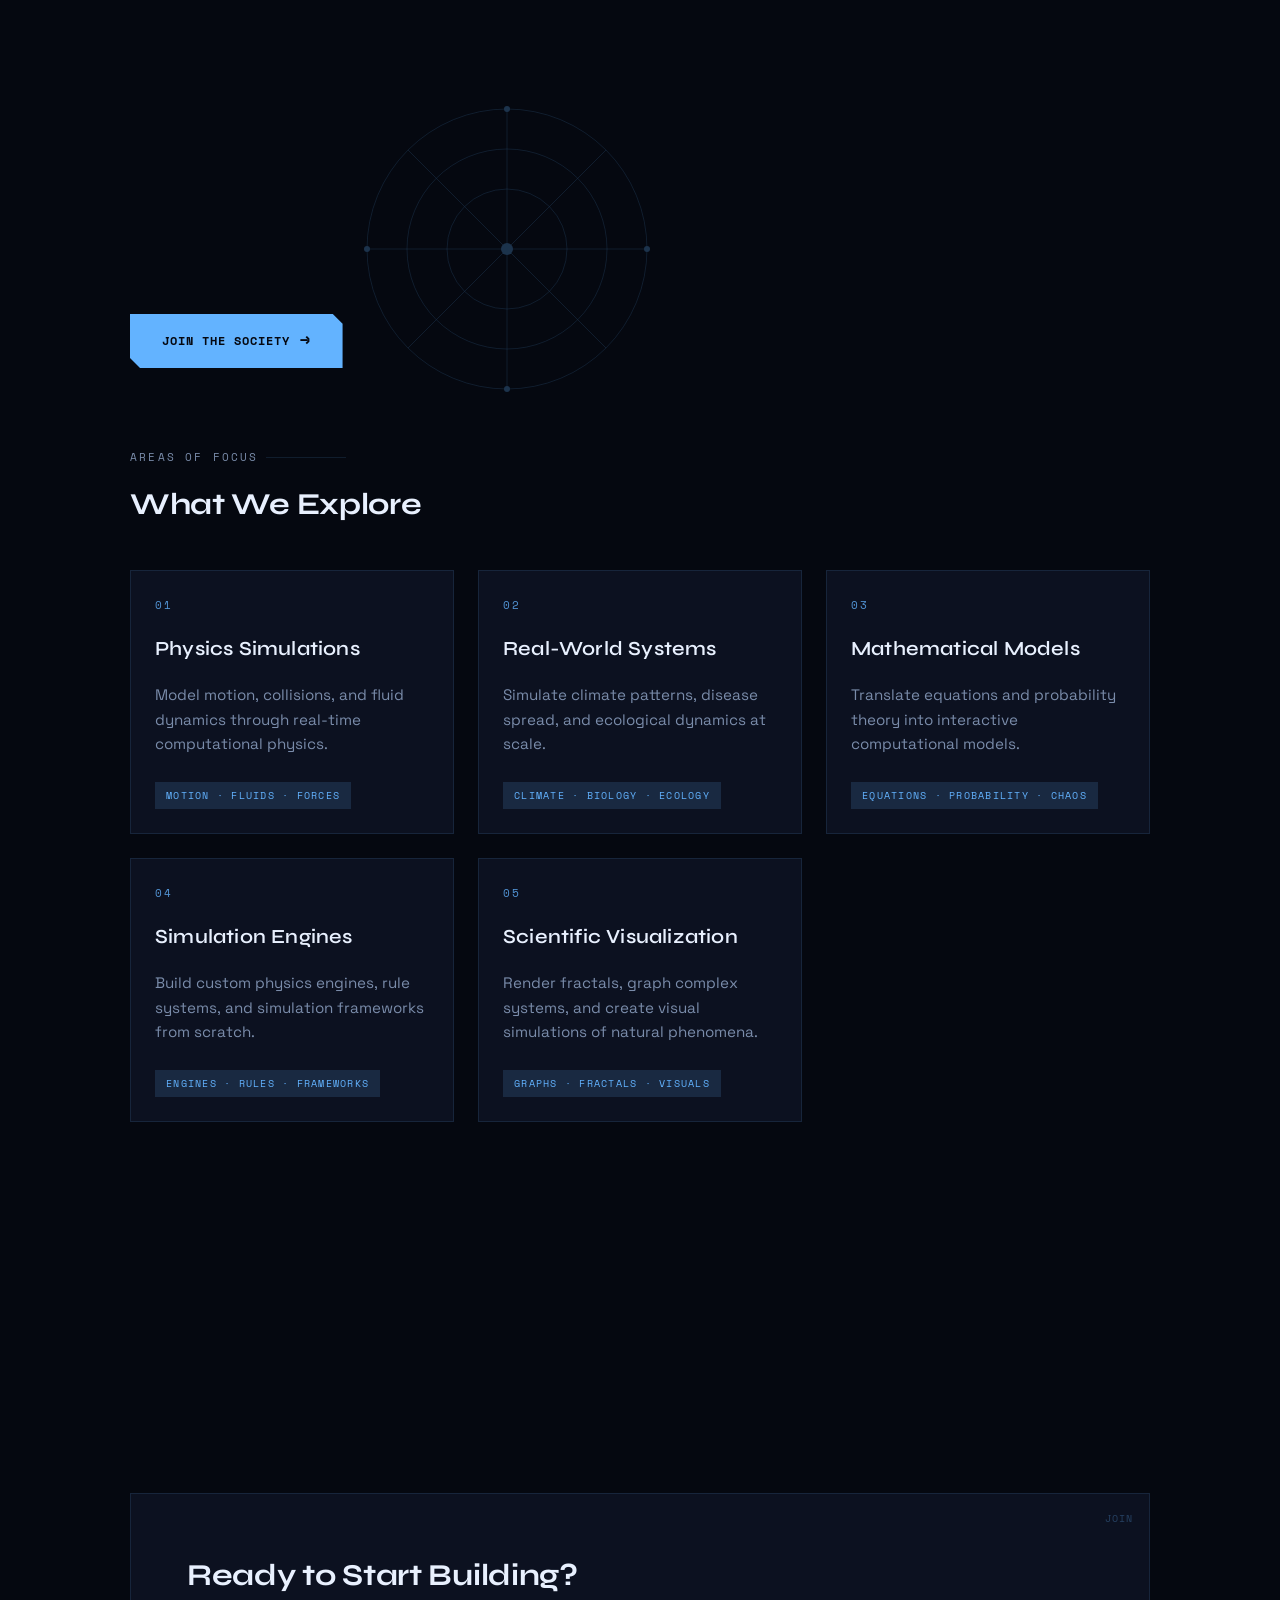
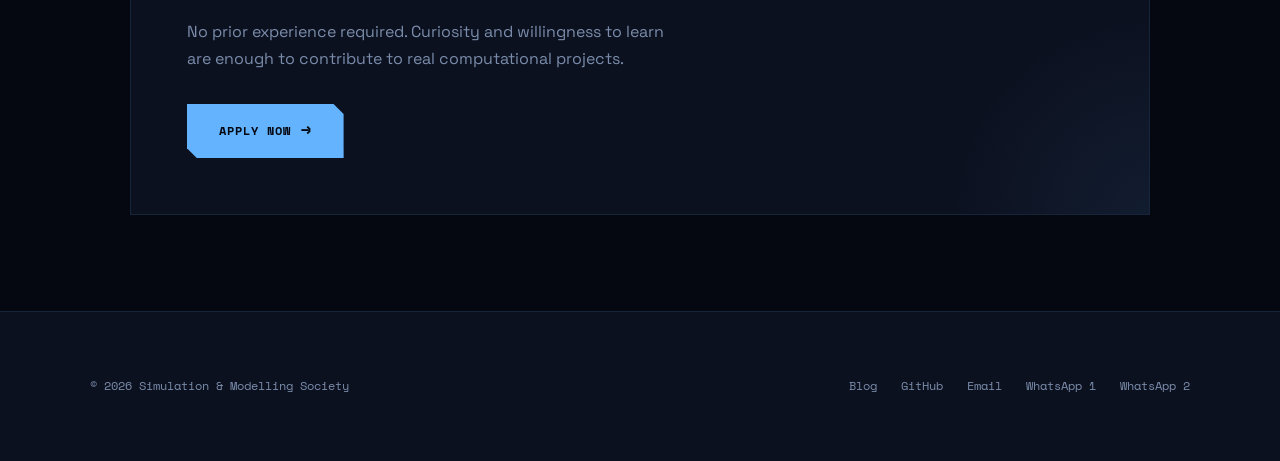
==== commit 42b972e0: "fix: update og:url metadata to match mcsms-org" ====
--- a/index.html
+++ b/index.html
@@ -7,7 +7,7 @@
 <meta property="og:title" content="Simulation & Modelling Society" />
 <meta property="og:description" content="Exploring science, engineering, and computation through simulation projects." />
 <meta property="og:type" content="website" />
-<meta property="og:url" content="https://synapse-dot.github.io/" />
+<meta property="og:url" content="https://mcsms-org.github.io/" />
 <link rel="icon" type="image/png" href="/images/logos/logo.png">
 <link rel="stylesheet" href="/css/style.css">
 </head>
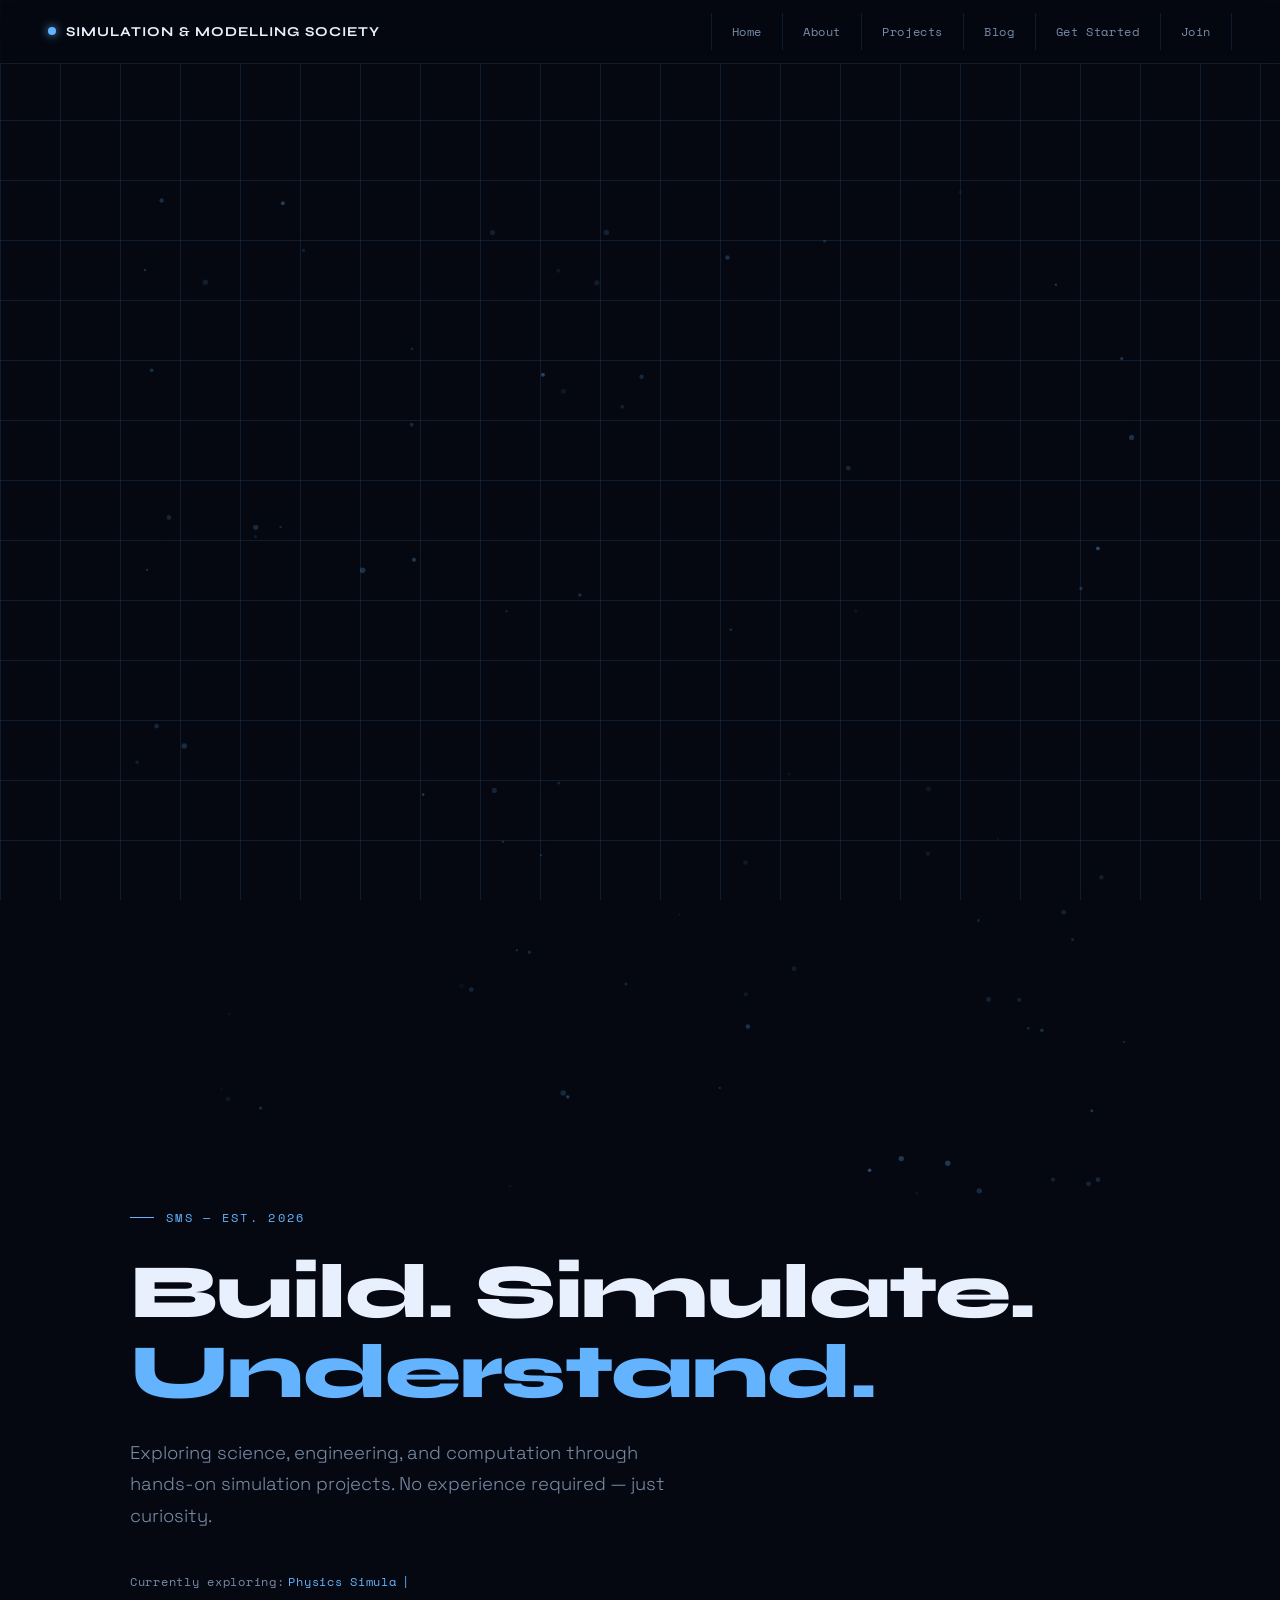
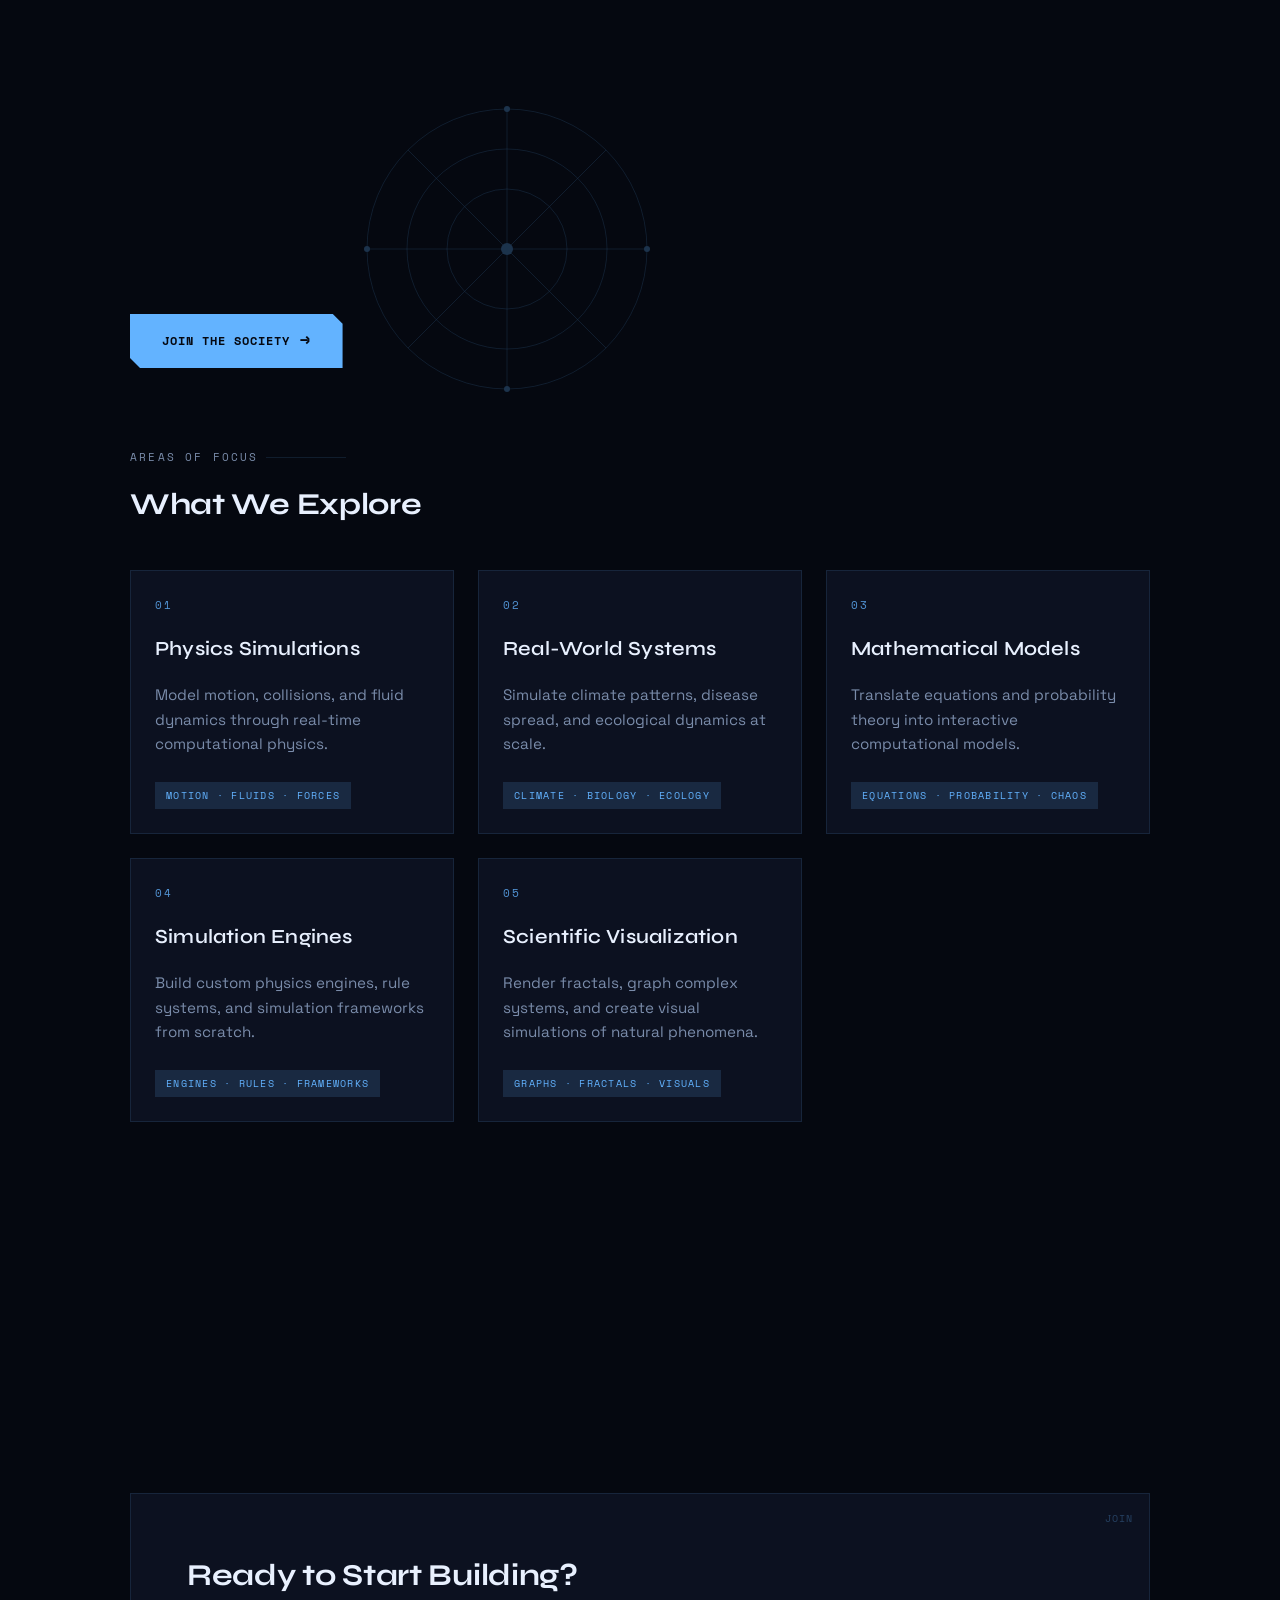
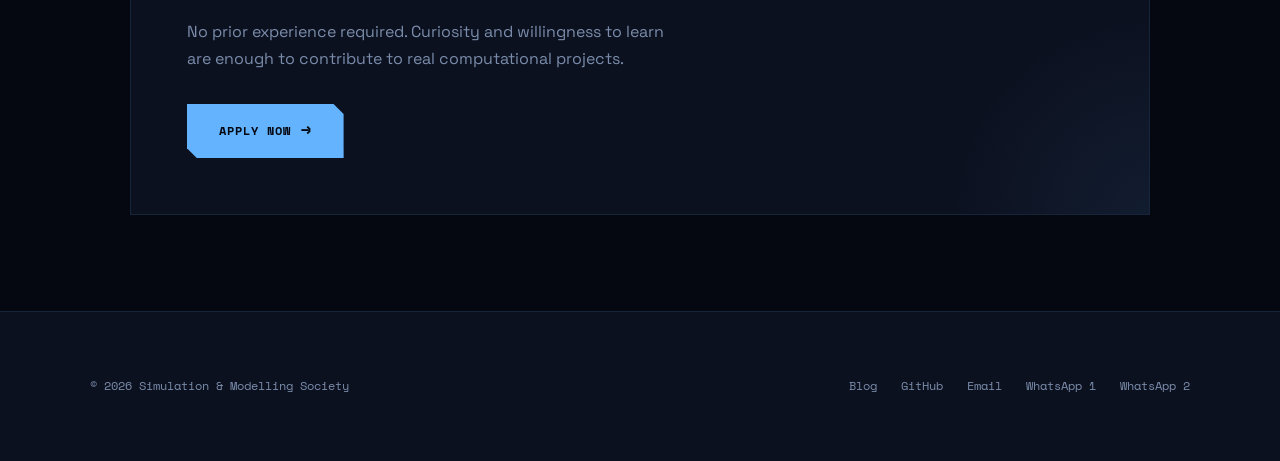
==== commit dee7bd48: "Align Society origin and membership details with Charter; remove test project" ====
--- a/index.html
+++ b/index.html
@@ -100,7 +100,7 @@
       <h2>Who We Are</h2>
     </div>
     <div class="status-card">
-      <p>Founded at the University of Technology in 2024, our society is a collective of students dedicated to bridging the gap between theoretical models and real-world implementation. We currently support around 40 active members working on interdisciplinary computational projects.</p>
+      <p>Founded at Maliyadeva College in 2026, our society is a collective of students dedicated to bridging the gap between theoretical models and real-world implementation. We are a growing collective of students working on interdisciplinary computational projects.</p>
     </div>
   </section>
 
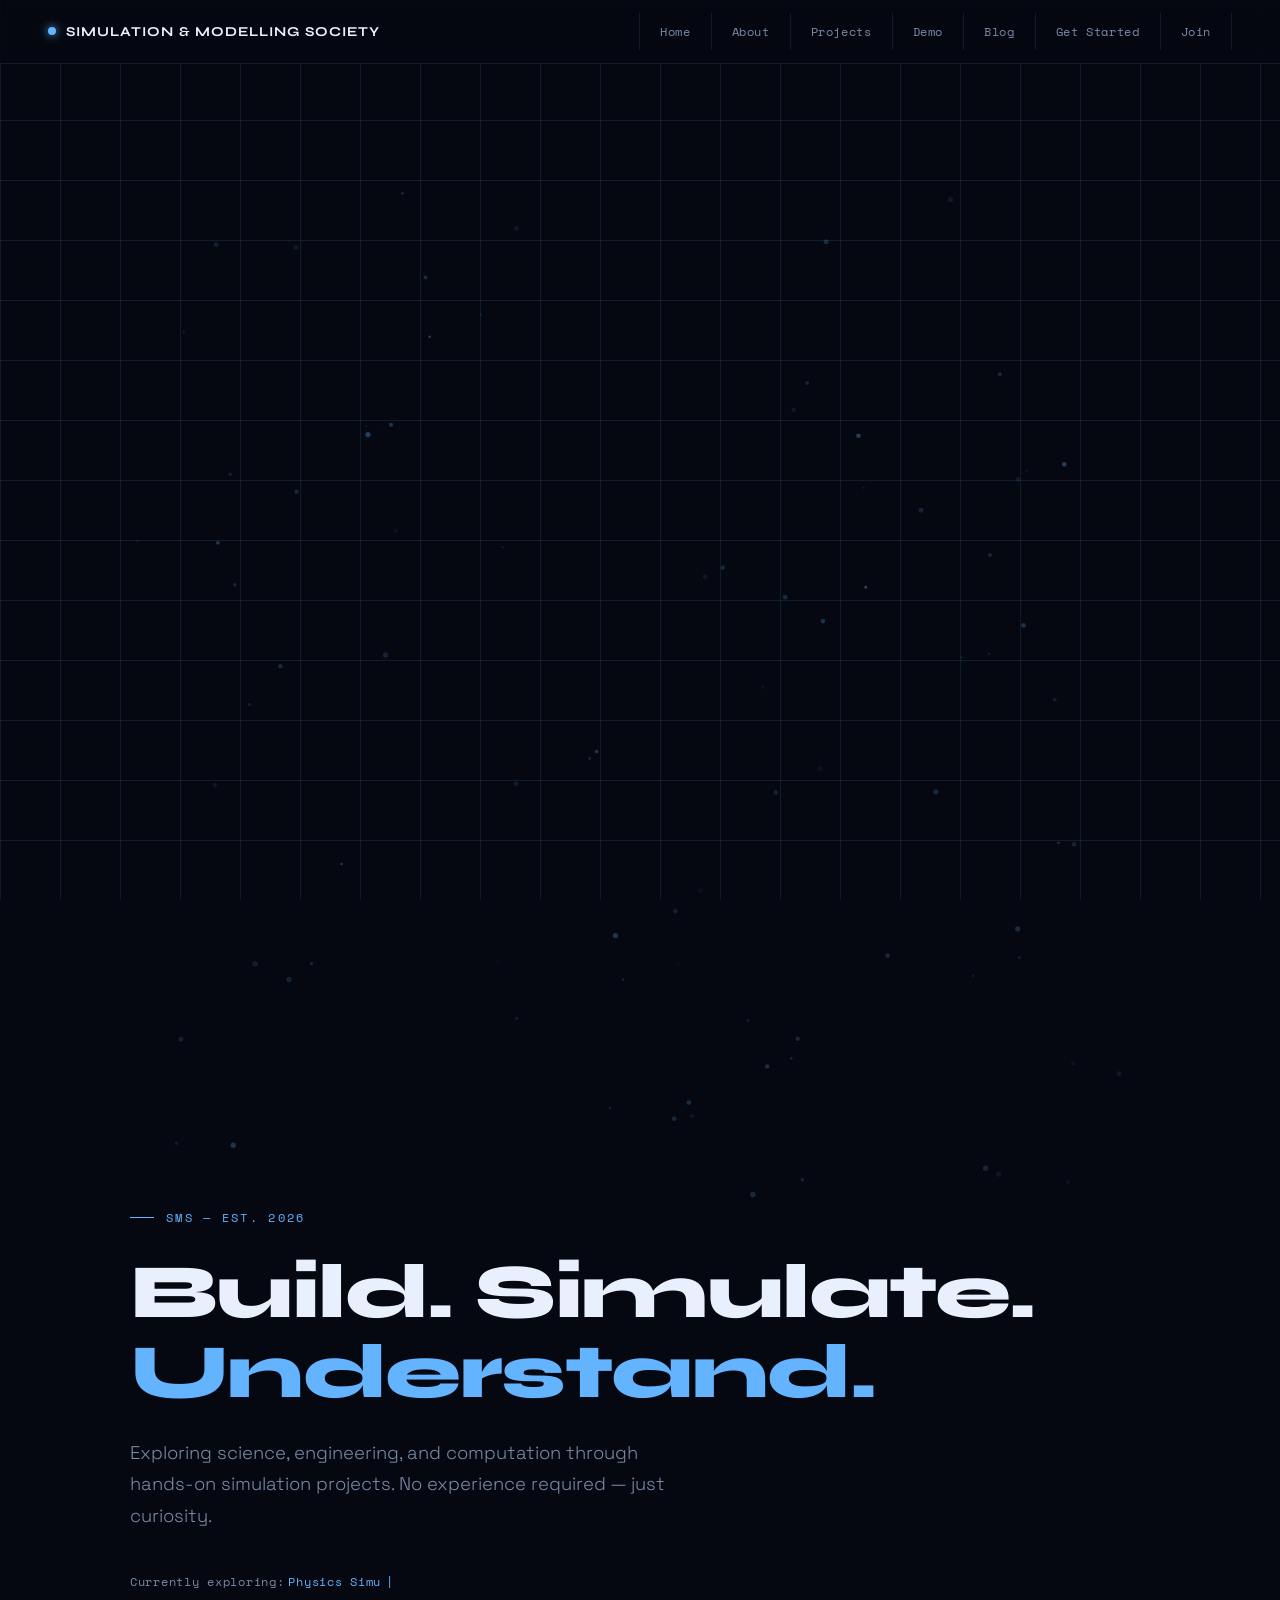
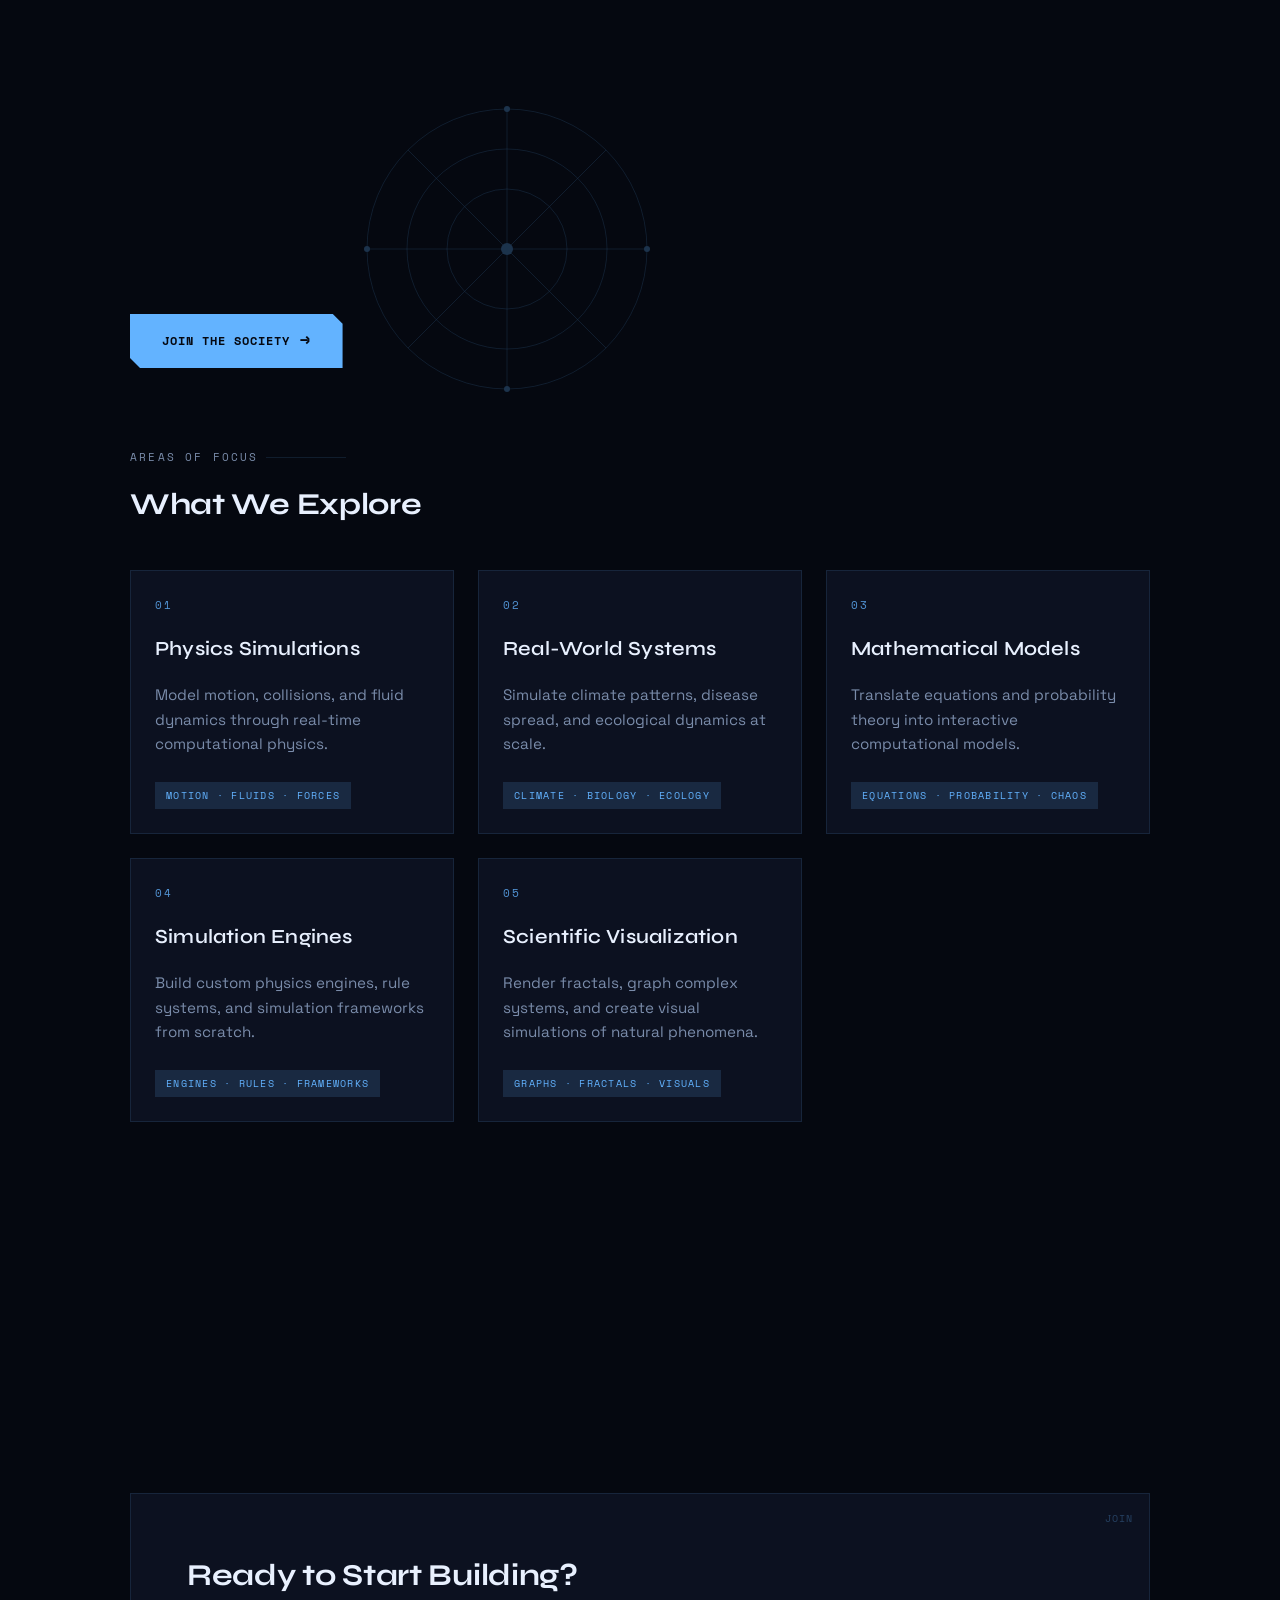
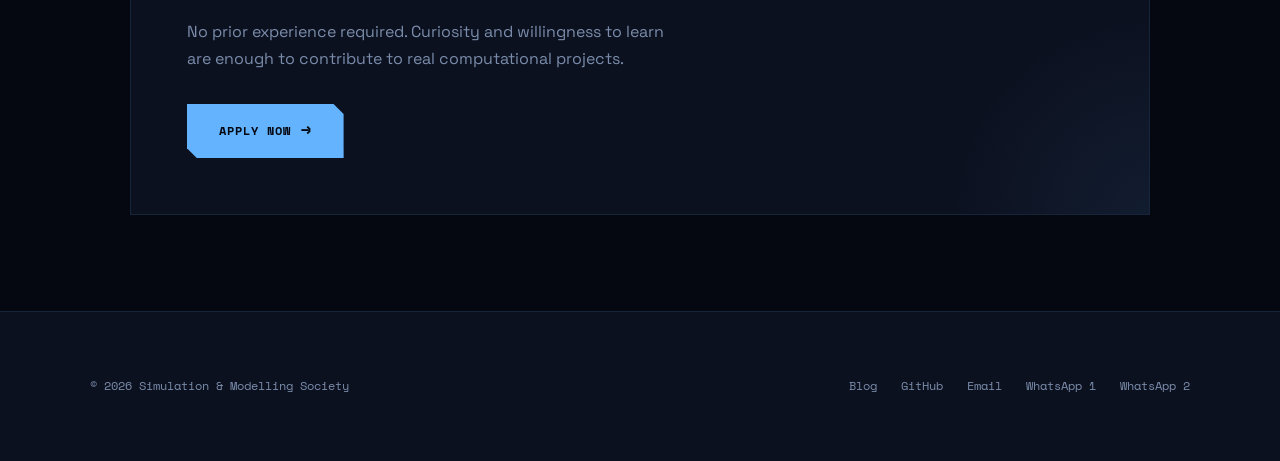
==== commit 1af6027b: "Move showcase to subdirectory and add link to navigation" ====
--- a/index.html
+++ b/index.html
@@ -20,7 +20,7 @@
   <div class="nav-links">
     <a href="/index.html">Home</a>
     <a href="/about.html">About</a>
-    <a href="/projects.html">Projects</a>
+    <a href="/projects.html">Projects</a> <a href="/showcase/index.html">Demo</a>
     <a href="https://mcsms-org.blogspot.com/" target="_blank" rel="noopener">Blog</a>
     <a href="/get-started.html">Get Started</a>
     <a href="/join.html">Join</a>
--- a/css/style.css
+++ b/css/style.css
@@ -604,6 +604,22 @@
   pointer-events: none;
 }
 
+/* ── Page-specific Spacing Adjustments ───────────────────── */
+.page-spaced .container { padding-top: 4rem; padding-bottom: 8rem; }
+.page-spaced section { margin-top: 6rem; }
+.page-spaced .page-title { margin-bottom: 4rem; }
+.page-spaced .status-card { margin-top: 2rem; margin-bottom: 2rem; padding: 3rem; }
+.page-spaced .cta-section { margin-top: 8rem; padding: 5rem; }
+.page-spaced .card-grid { gap: 2.5rem; }
+.page-spaced .why-grid { margin-top: 4rem; gap: 2rem; border: none; background: transparent; }
+.page-spaced .why-card { border: 1px solid var(--border); padding: 3rem 2rem; }
+
+@media (max-width: 680px) {
+  .page-spaced .container { padding-top: 2rem; padding-bottom: 4rem; }
+  .page-spaced section { margin-top: 4rem; }
+  .page-spaced .cta-section { padding: 3rem 2rem; }
+}
+
 /* ── Keyframes ───────────────────────────────────────────── */
 @keyframes fadeUp {
   from { opacity: 0; transform: translateY(28px); }
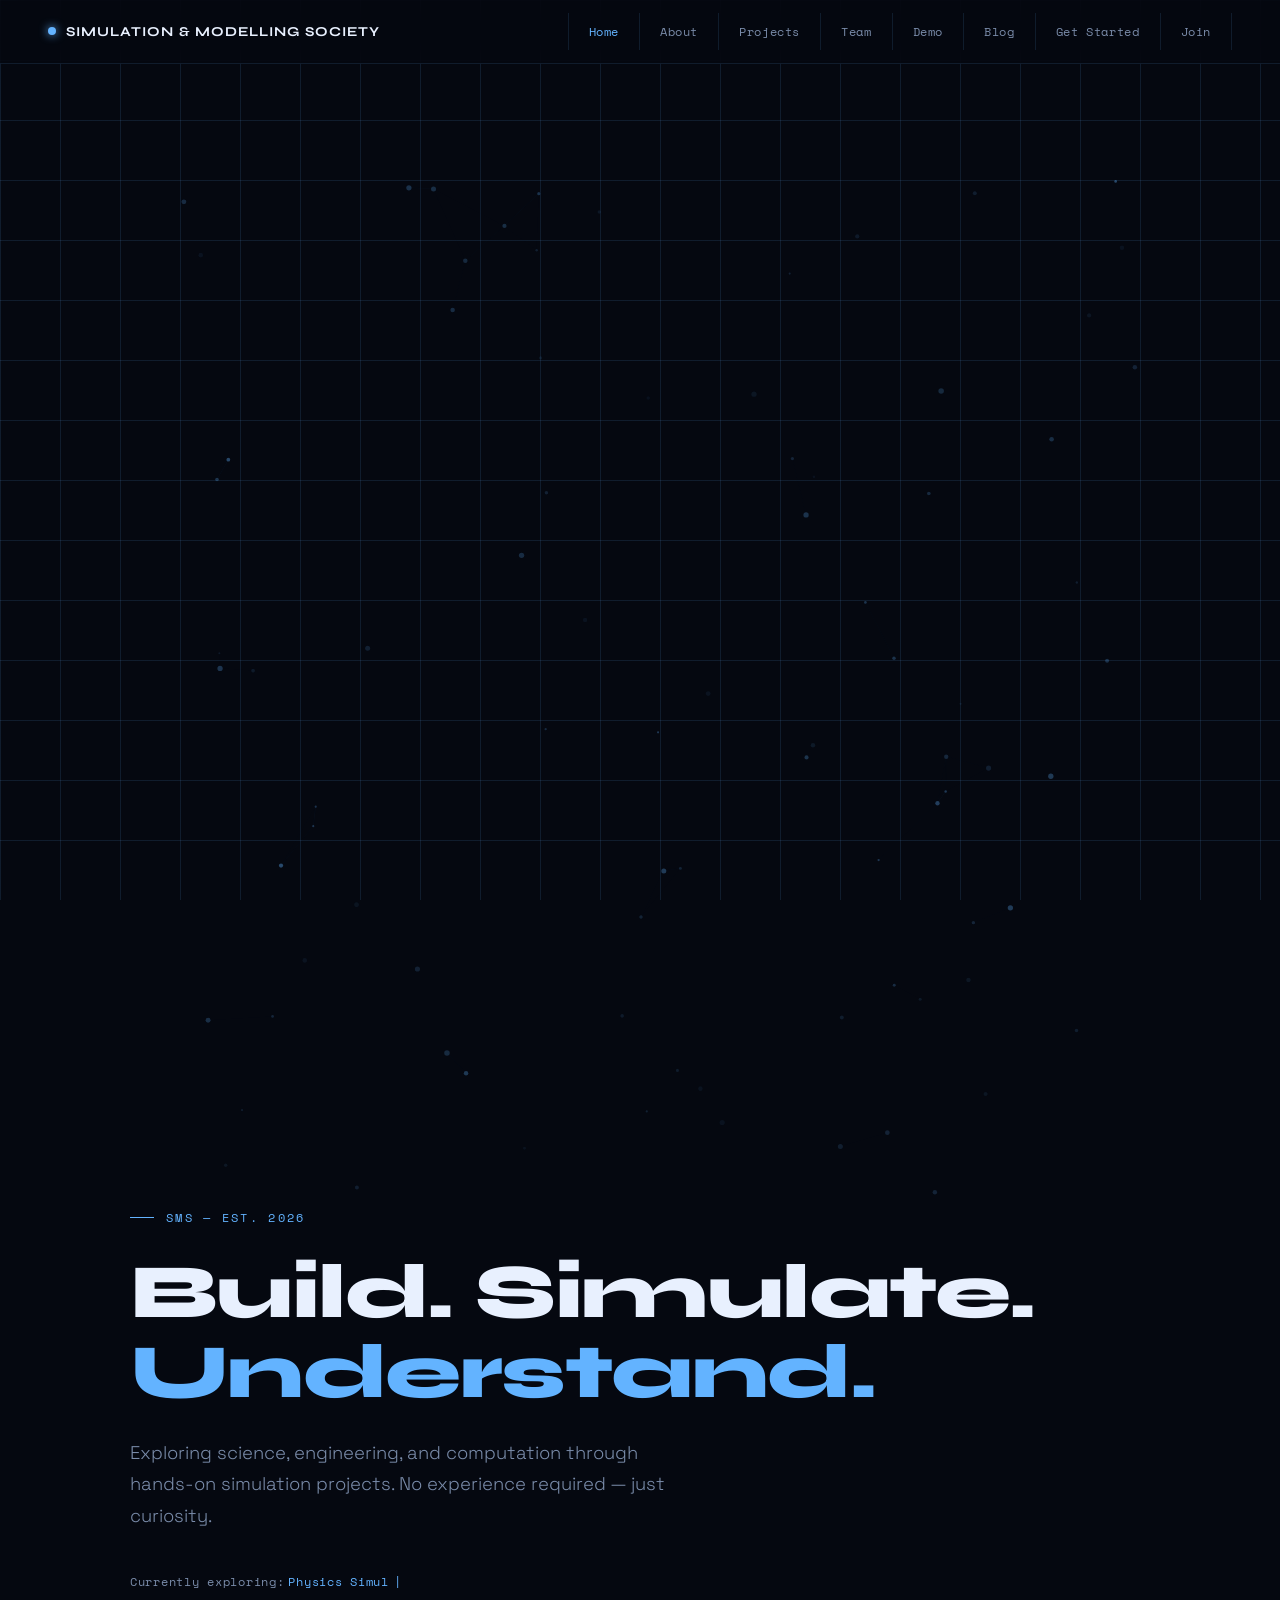
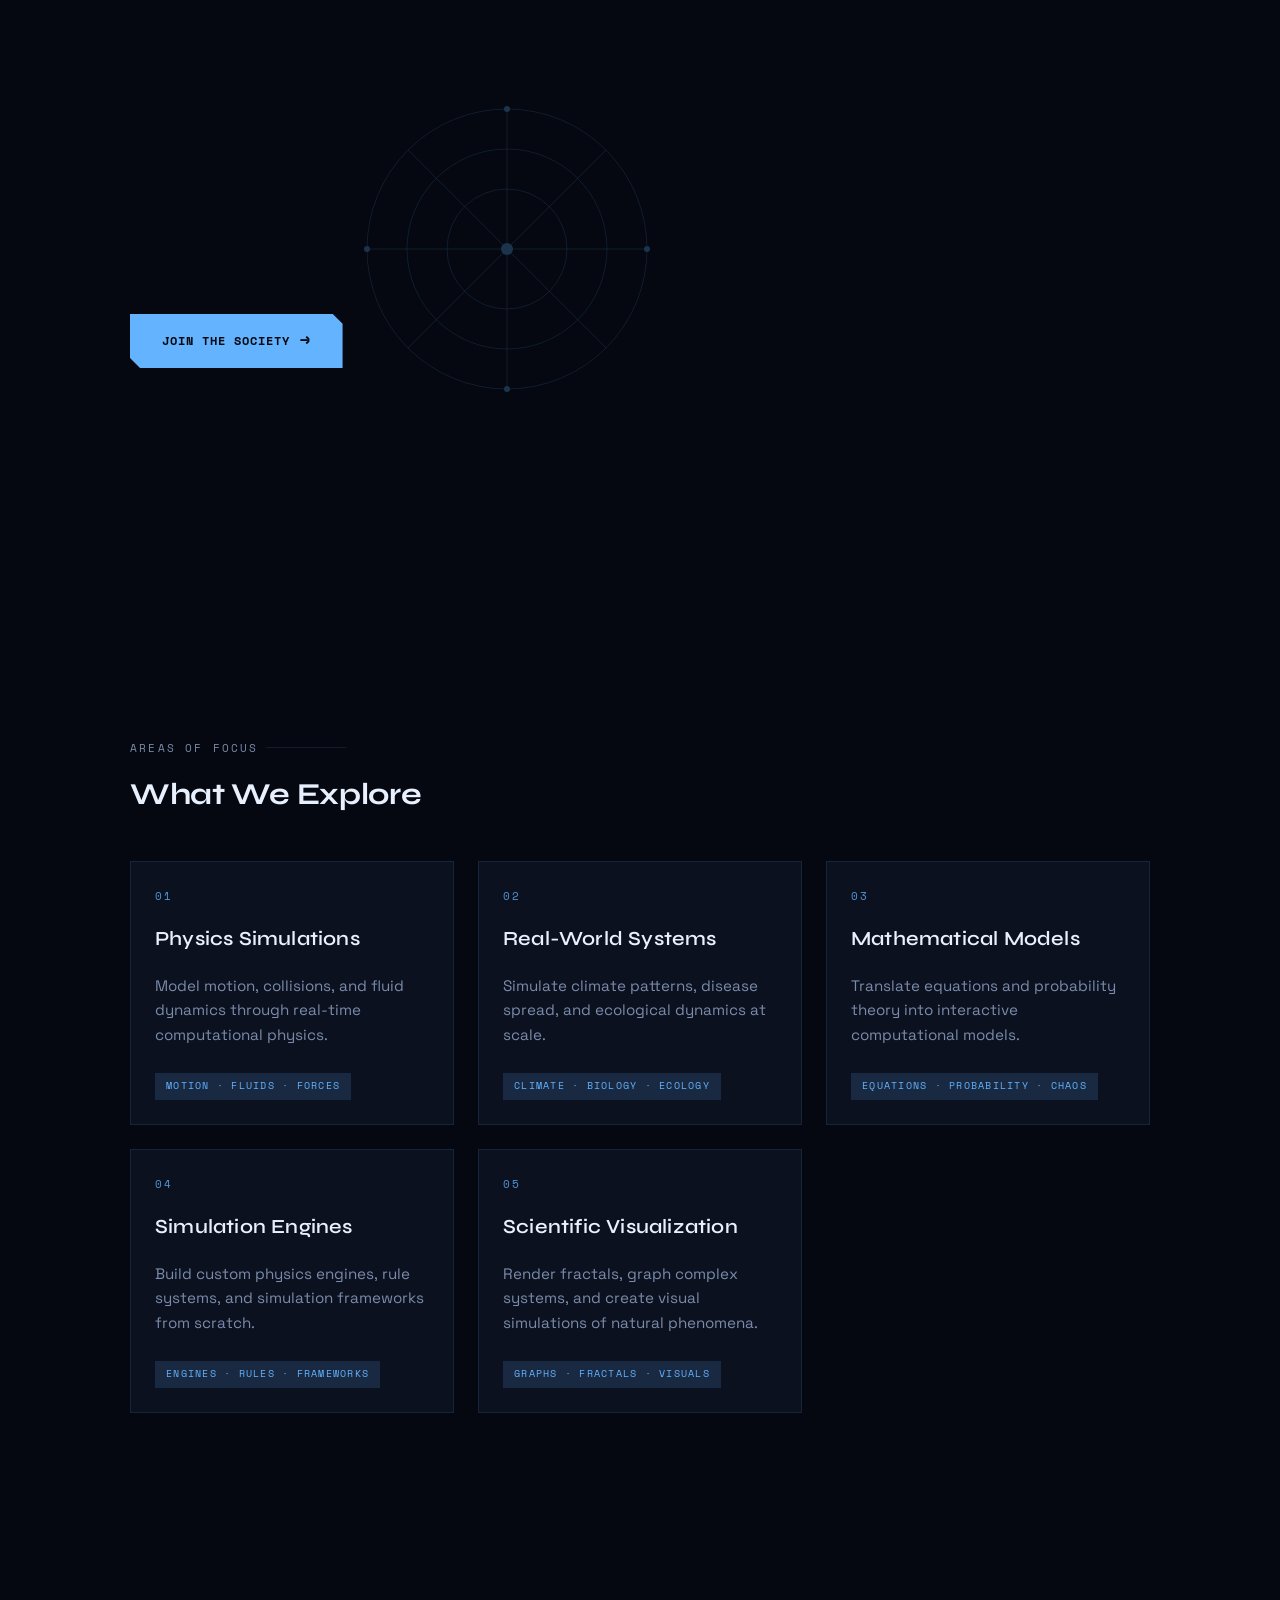
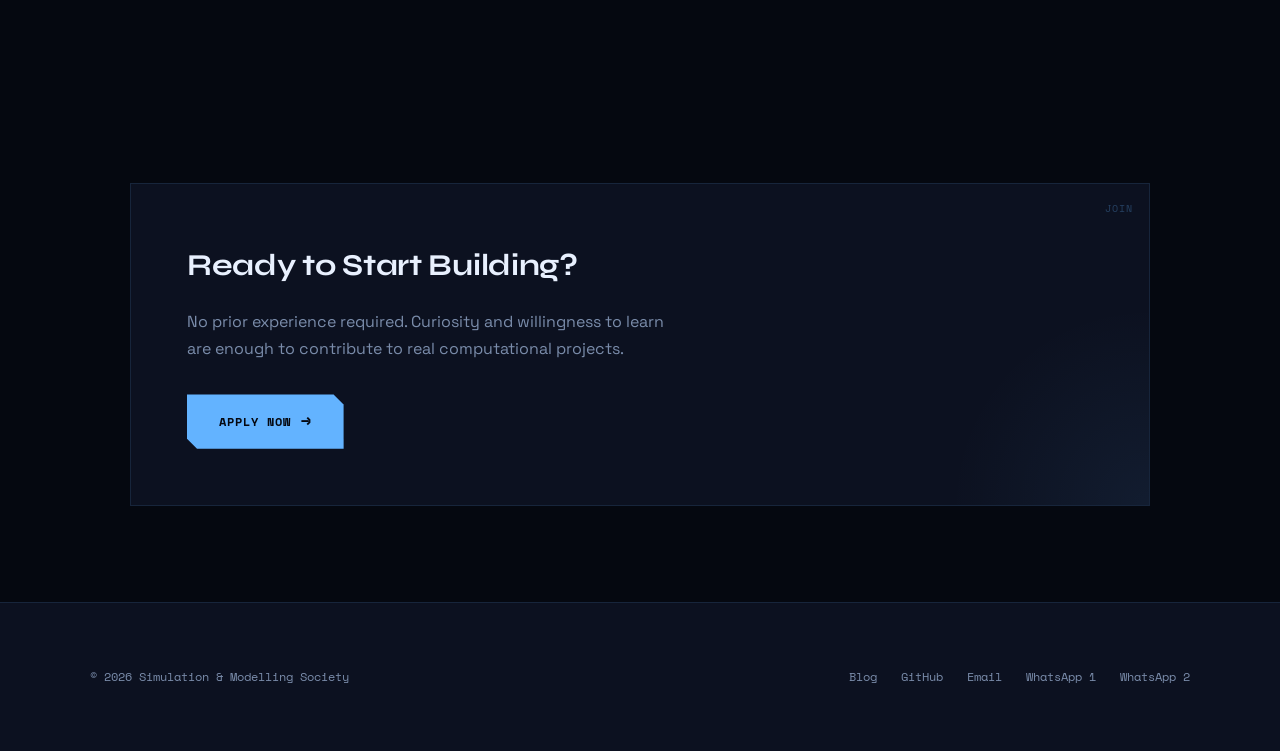
==== commit 49f43508: "Update members page to committee roster" ====
--- a/index.html
+++ b/index.html
@@ -20,7 +20,9 @@
   <div class="nav-links">
     <a href="/index.html">Home</a>
     <a href="/about.html">About</a>
-    <a href="/projects.html">Projects</a> <a href="/showcase/index.html">Demo</a>
+    <a href="/projects.html">Projects</a>
+    <a href="/members.html">Team</a>
+    <a href="/showcase/index.html">Demo</a>
     <a href="https://mcsms-org.blogspot.com/" target="_blank" rel="noopener">Blog</a>
     <a href="/get-started.html">Get Started</a>
     <a href="/join.html">Join</a>
@@ -53,6 +55,19 @@
       <circle cx="160" cy="300" r="3" fill="#63b3ff"/>
       <circle cx="20" cy="160" r="3" fill="#63b3ff"/>
     </svg>
+  </section>
+
+
+  <section class="reveal-pending">
+    <div class="section-header">
+      <div class="section-label">Start Here</div>
+      <h2>What Is Simulation?</h2>
+    </div>
+    <div class="status-card">
+      <span class="corner-mark">BASICS</span>
+      <p>A simulation is a computer-made experiment. Instead of only learning a theory, we build a small model and watch how it behaves. We can simulate motion, disease spread, climate, particles, crowds, or even galaxies.</p>
+      <p>You do not need to be an expert. You can start with simple visual experiments and learn step by step.</p>
+    </div>
   </section>
 
   <section>
--- a/css/style.css
+++ b/css/style.css
@@ -952,3 +952,122 @@
   border-radius: 4px;
 }
 
+
+/* Members page */
+.members-hero {
+  display: grid;
+  grid-template-columns: minmax(0, 1fr) 280px;
+  gap: 2rem;
+  align-items: end;
+}
+
+.members-hero-panel {
+  border: 1px solid var(--border);
+  background:
+    linear-gradient(135deg, rgba(99, 179, 255, 0.08), transparent 55%),
+    var(--surface);
+  padding: 1.5rem;
+  display: grid;
+  grid-template-columns: 1fr 1fr;
+  gap: 0.75rem;
+}
+
+.members-hero-panel span {
+  border: 1px solid var(--border);
+  color: var(--accent);
+  font-family: var(--font-mono);
+  font-size: 0.68rem;
+  letter-spacing: 0.1em;
+  text-transform: uppercase;
+  text-align: center;
+  padding: 0.75rem 0.5rem;
+  background: rgba(5, 8, 16, 0.35);
+}
+
+.member-grid {
+  display: grid;
+  grid-template-columns: repeat(auto-fit, minmax(240px, 1fr));
+  gap: 1.5rem;
+}
+
+.member-card {
+  background: var(--surface);
+  border: 1px solid var(--border);
+  padding: 2rem;
+  position: relative;
+  overflow: hidden;
+  transition: transform 0.25s ease, border-color 0.25s ease, background 0.25s ease;
+}
+
+.member-card::before {
+  content: '';
+  position: absolute;
+  inset: 0 0 auto;
+  height: 2px;
+  background: linear-gradient(90deg, var(--accent), transparent);
+  opacity: 0.75;
+}
+
+.member-card:hover {
+  background: var(--surface-2);
+  border-color: var(--border-bright);
+  transform: translateY(-4px);
+}
+
+.member-avatar {
+  width: 64px;
+  height: 64px;
+  background: var(--accent-dim);
+  border: 1px solid var(--border-bright);
+  display: flex;
+  align-items: center;
+  justify-content: center;
+  font-family: var(--font-mono);
+  font-weight: 700;
+  color: var(--accent);
+  margin-bottom: 1.25rem;
+  clip-path: polygon(0 0, calc(100% - 10px) 0, 100% 10px, 100% 100%, 10px 100%, 0 calc(100% - 10px));
+}
+
+.member-role {
+  font-family: var(--font-mono);
+  font-size: 0.72rem;
+  color: var(--accent);
+  letter-spacing: 0.08em;
+  text-transform: uppercase;
+  display: block;
+  margin-bottom: 0.75rem;
+}
+
+.member-bio {
+  color: var(--muted);
+  font-size: 0.92rem;
+  margin-top: 0.75rem;
+}
+
+@media (max-width: 760px) {
+  .members-hero {
+    grid-template-columns: 1fr;
+    align-items: start;
+  }
+
+  .members-hero-panel {
+    grid-template-columns: 1fr 1fr;
+  }
+}
+
+.committee-grid .member-card {
+  min-height: 190px;
+}
+
+.committee-grid .member-card h3 {
+  font-size: 1.12rem;
+  line-height: 1.45;
+  word-break: normal;
+}
+
+@media (max-width: 420px) {
+  .members-hero-panel {
+    grid-template-columns: 1fr;
+  }
+}
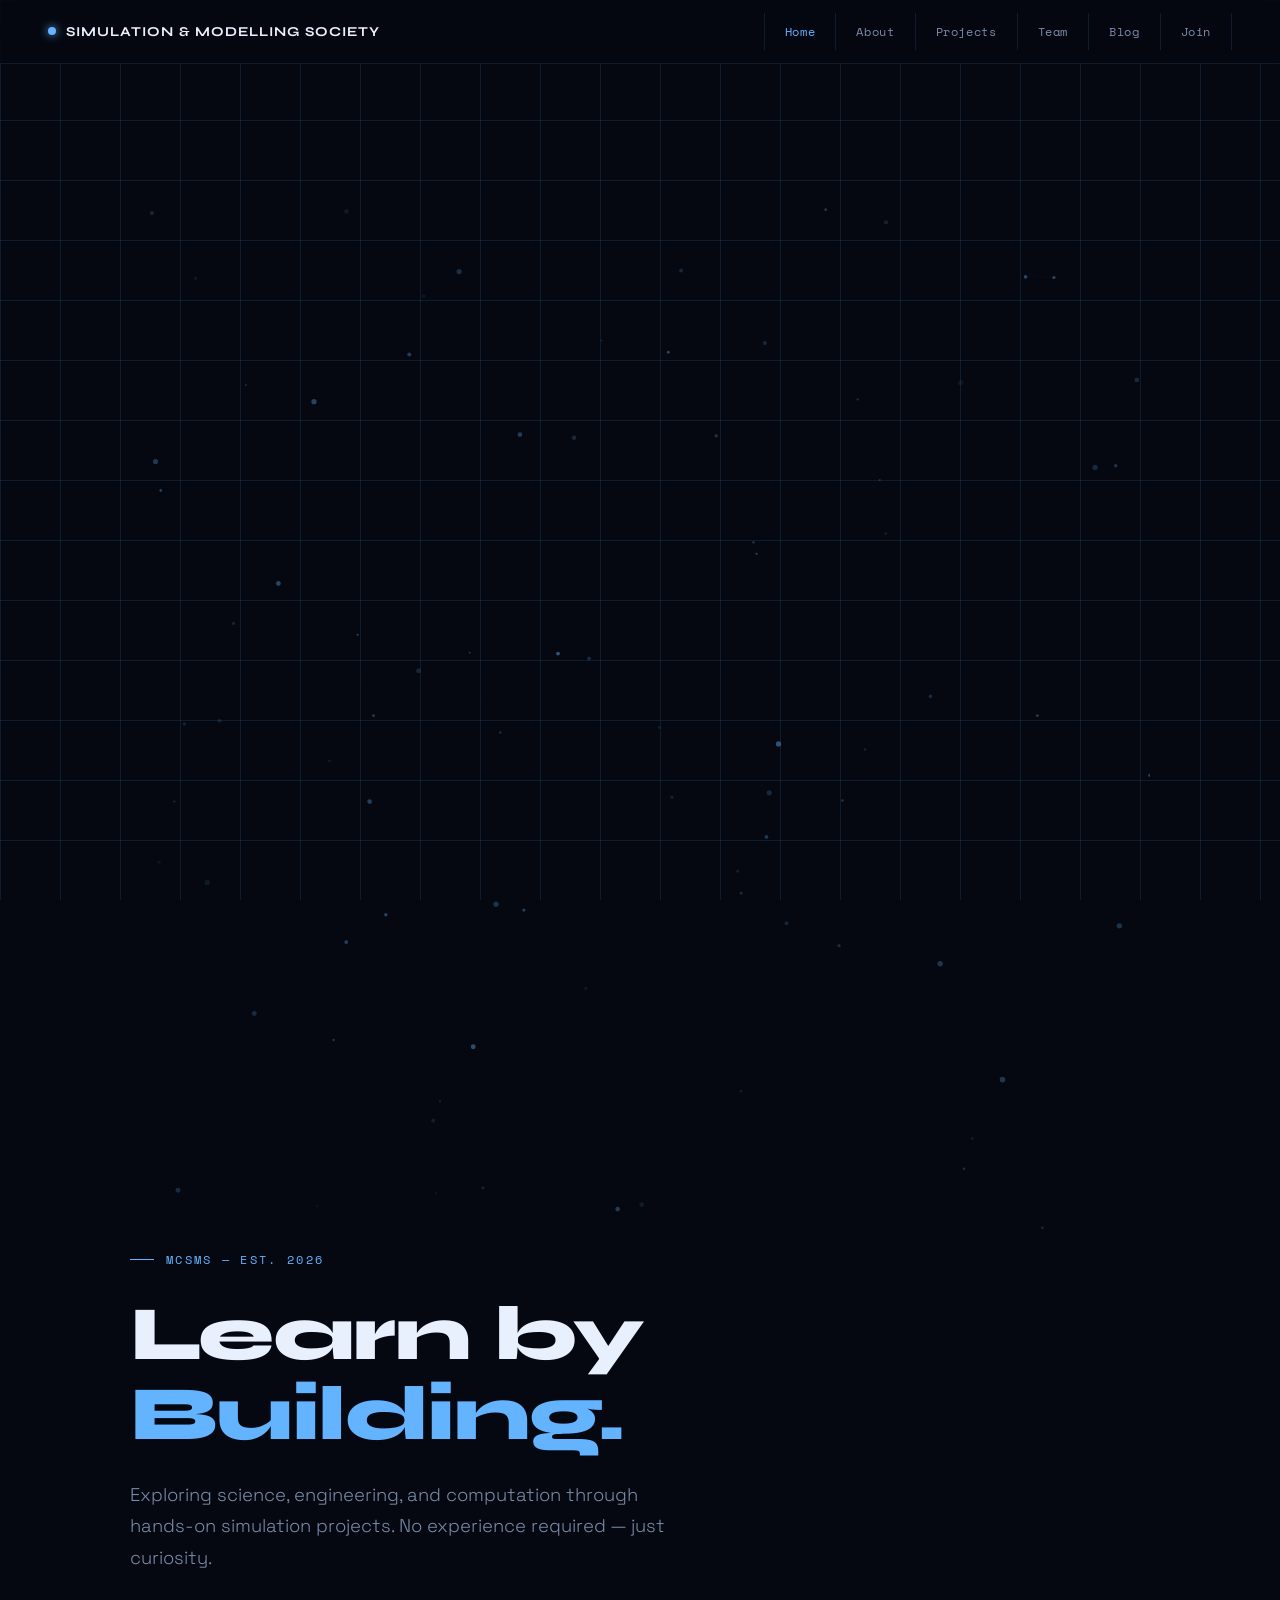
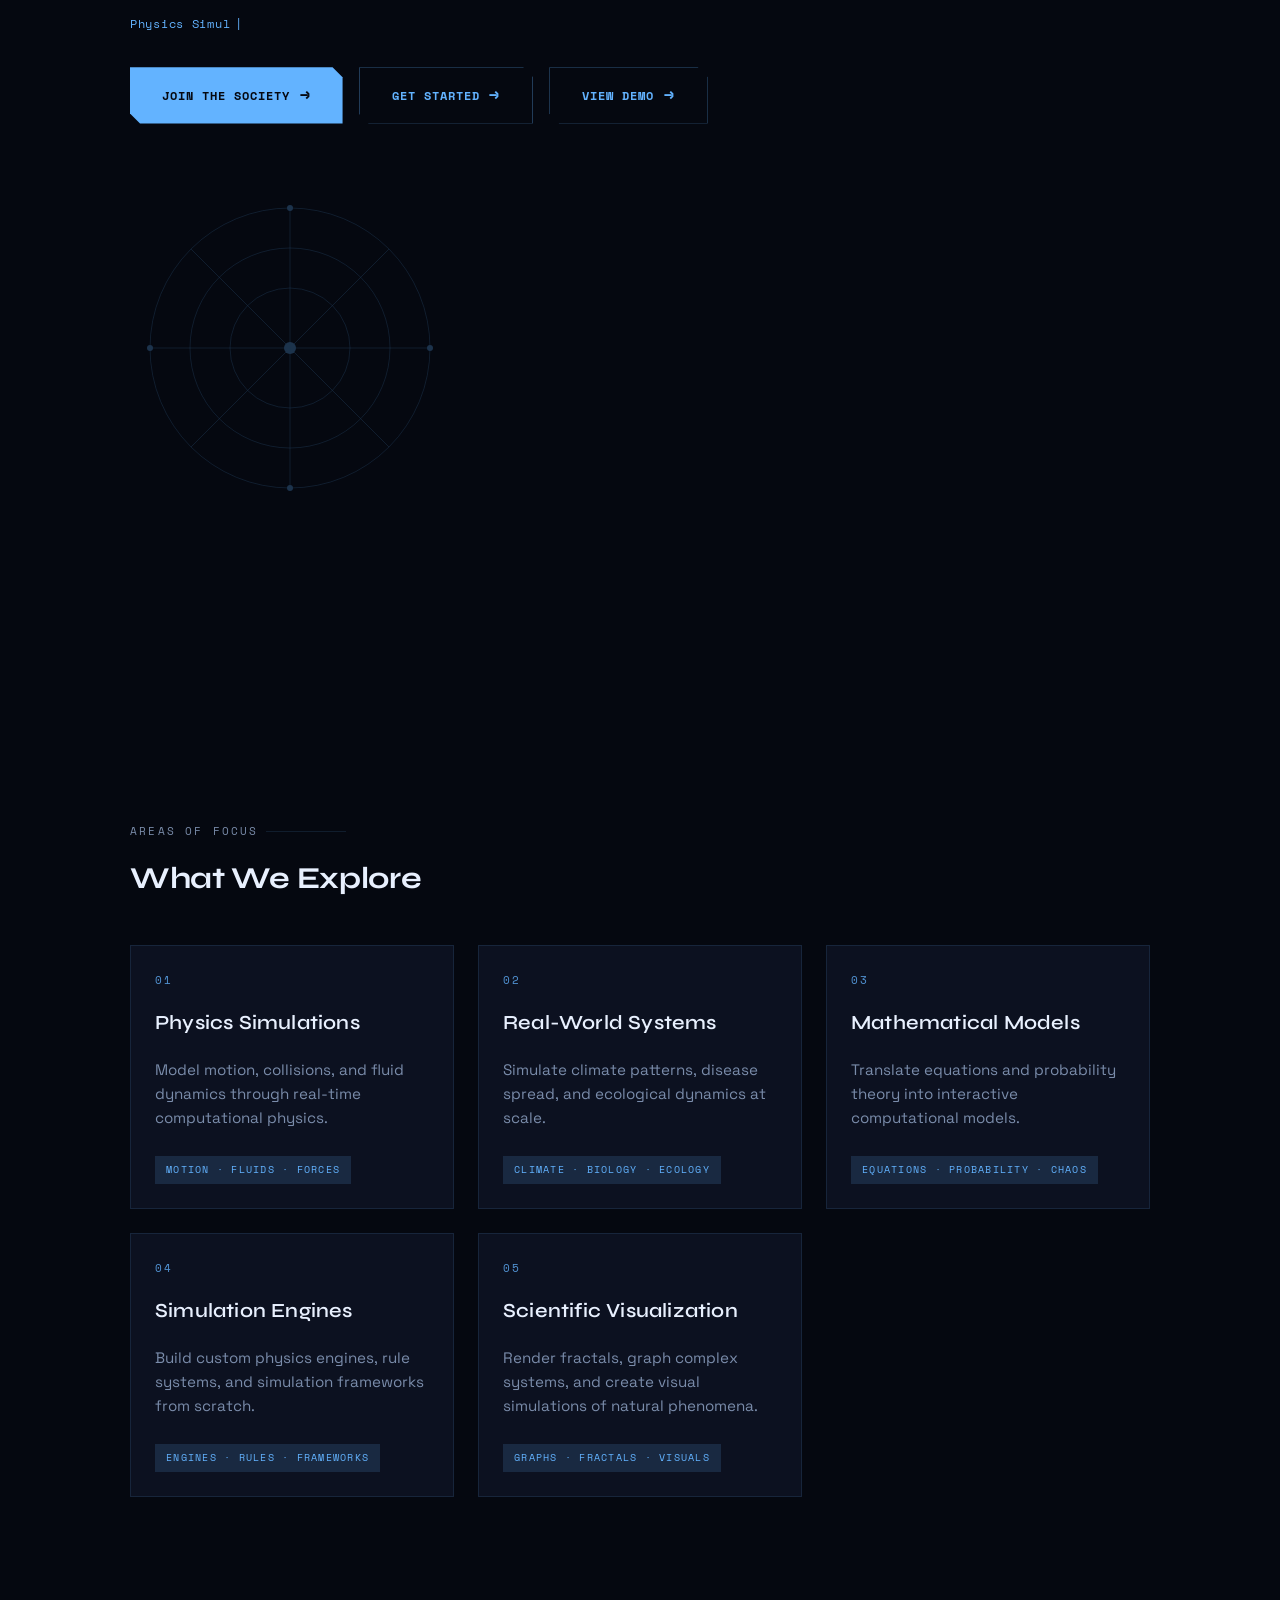
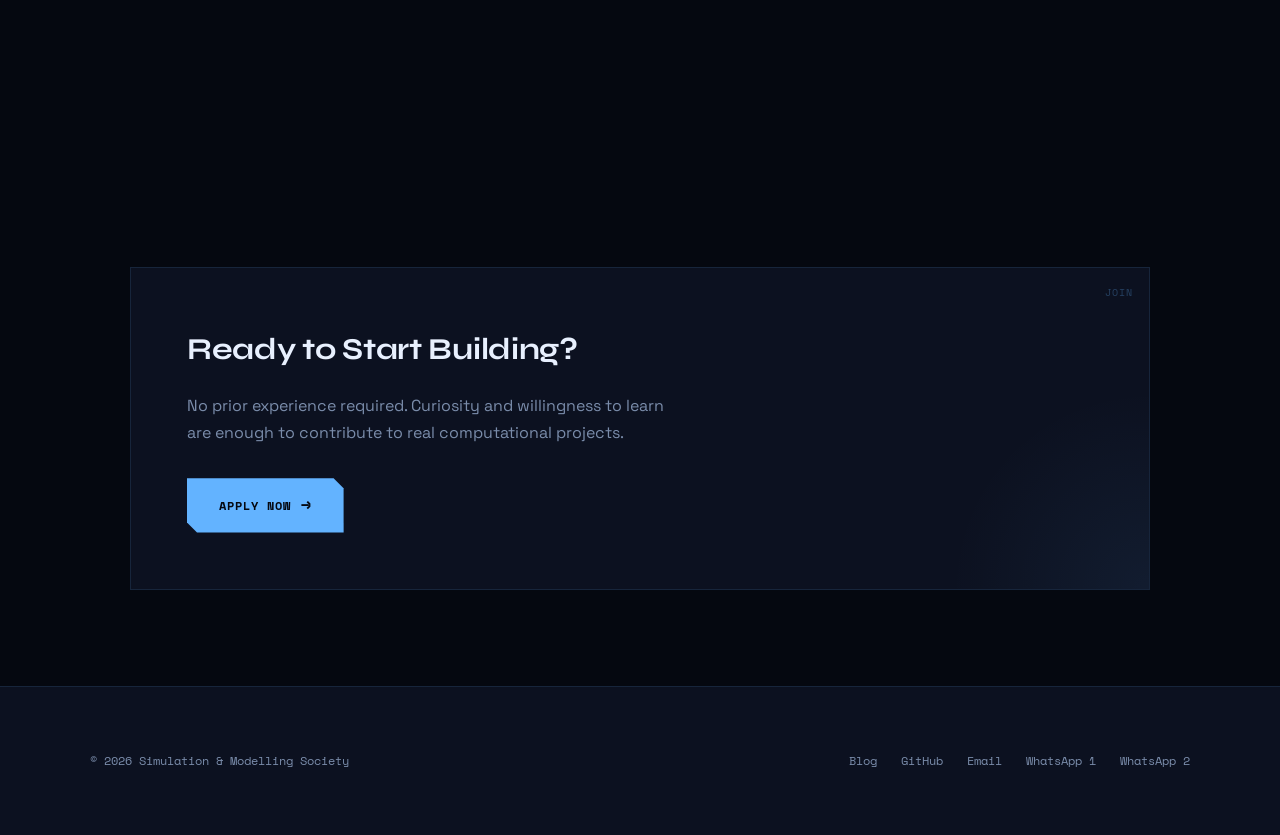
==== commit d4059b34: "Made changes" ====
--- a/index.html
+++ b/index.html
@@ -22,9 +22,7 @@
     <a href="/about.html">About</a>
     <a href="/projects.html">Projects</a>
     <a href="/members.html">Team</a>
-    <a href="/showcase/index.html">Demo</a>
     <a href="https://mcsms-org.blogspot.com/" target="_blank" rel="noopener">Blog</a>
-    <a href="/get-started.html">Get Started</a>
     <a href="/join.html">Join</a>
   </div>
 </nav>
@@ -32,13 +30,17 @@
 <main class="container">
 
   <section class="hero">
-    <div class="hero-label">SMS — Est. 2026</div>
+    <div class="hero-label">MCSMS — Est. 2026</div>
     <h1>
-      Build. Simulate.
-      <span>Understand.</span>
+      Learn by
+      <span>Building.</span>
     </h1>
     <p>Exploring science, engineering, and computation through hands-on simulation projects. No experience required — just curiosity.</p>
-    <a href="/join.html" class="btn">Join the Society</a>
+    <div style="display: flex; gap: 1rem; flex-wrap: wrap;">
+      <a href="/join.html" class="btn">Join the Society</a>
+      <a href="/get-started.html" class="btn btn-outline">Get Started</a>
+      <a href="/showcase/index.html" class="btn btn-outline">View Demo</a>
+    </div>
 
     <!-- Decorative SVG -->
     <svg class="hero-deco" viewBox="0 0 320 320" fill="none" xmlns="http://www.w3.org/2000/svg" aria-hidden="true">
@@ -134,7 +136,7 @@
     <div class="footer-links">
       <a href="https://mcsms-org.blogspot.com/" target="_blank" rel="noopener">Blog</a>
       <a href="https://github.com/mcsms-org" target="_blank" rel="noopener">GitHub</a>
-      <a href="mailto:felixx.a.wayne32@gmail.com">Email</a>
+      <a href="mailto:simulationandmodellingsociety@gmail.com">Email</a>
       <a href="https://wa.me/94710638587" target="_blank" rel="noopener">WhatsApp 1</a>
       <a href="https://wa.me/94776526043" target="_blank" rel="noopener">WhatsApp 2</a>
     </div>
